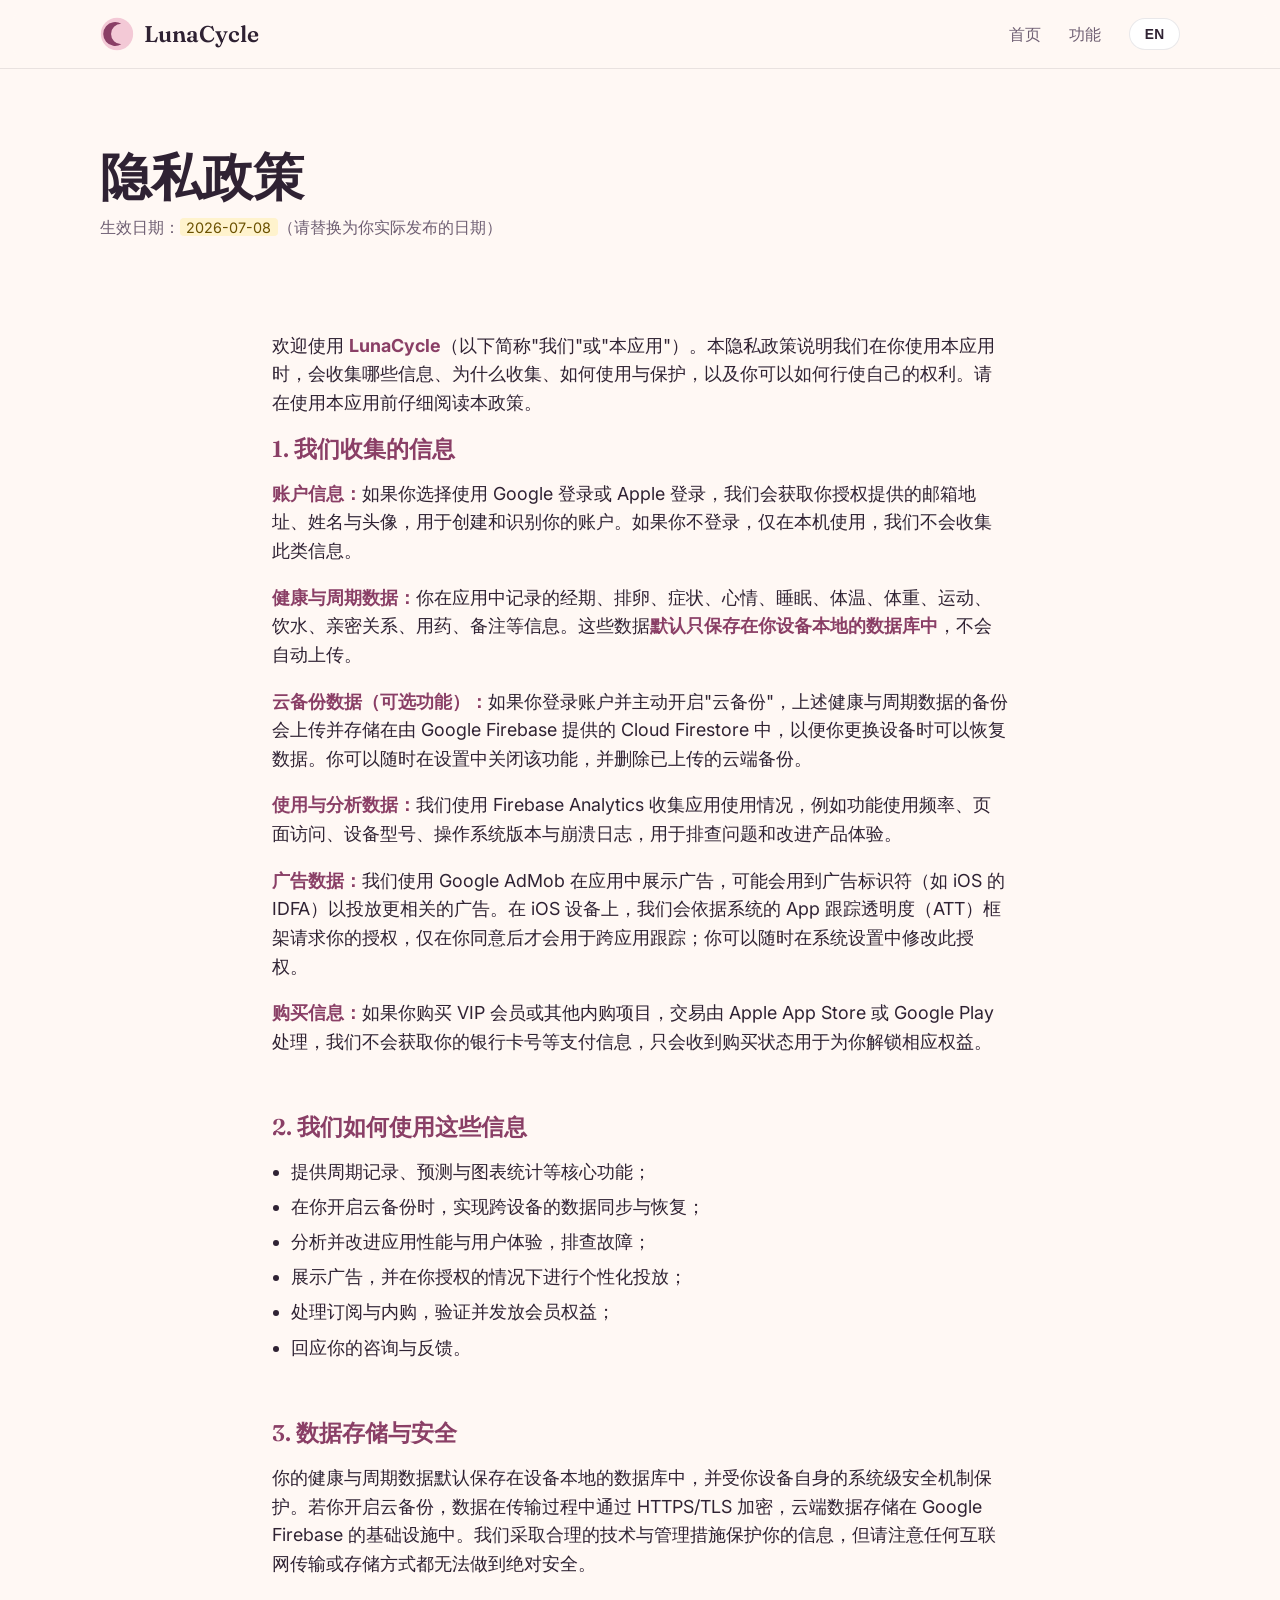
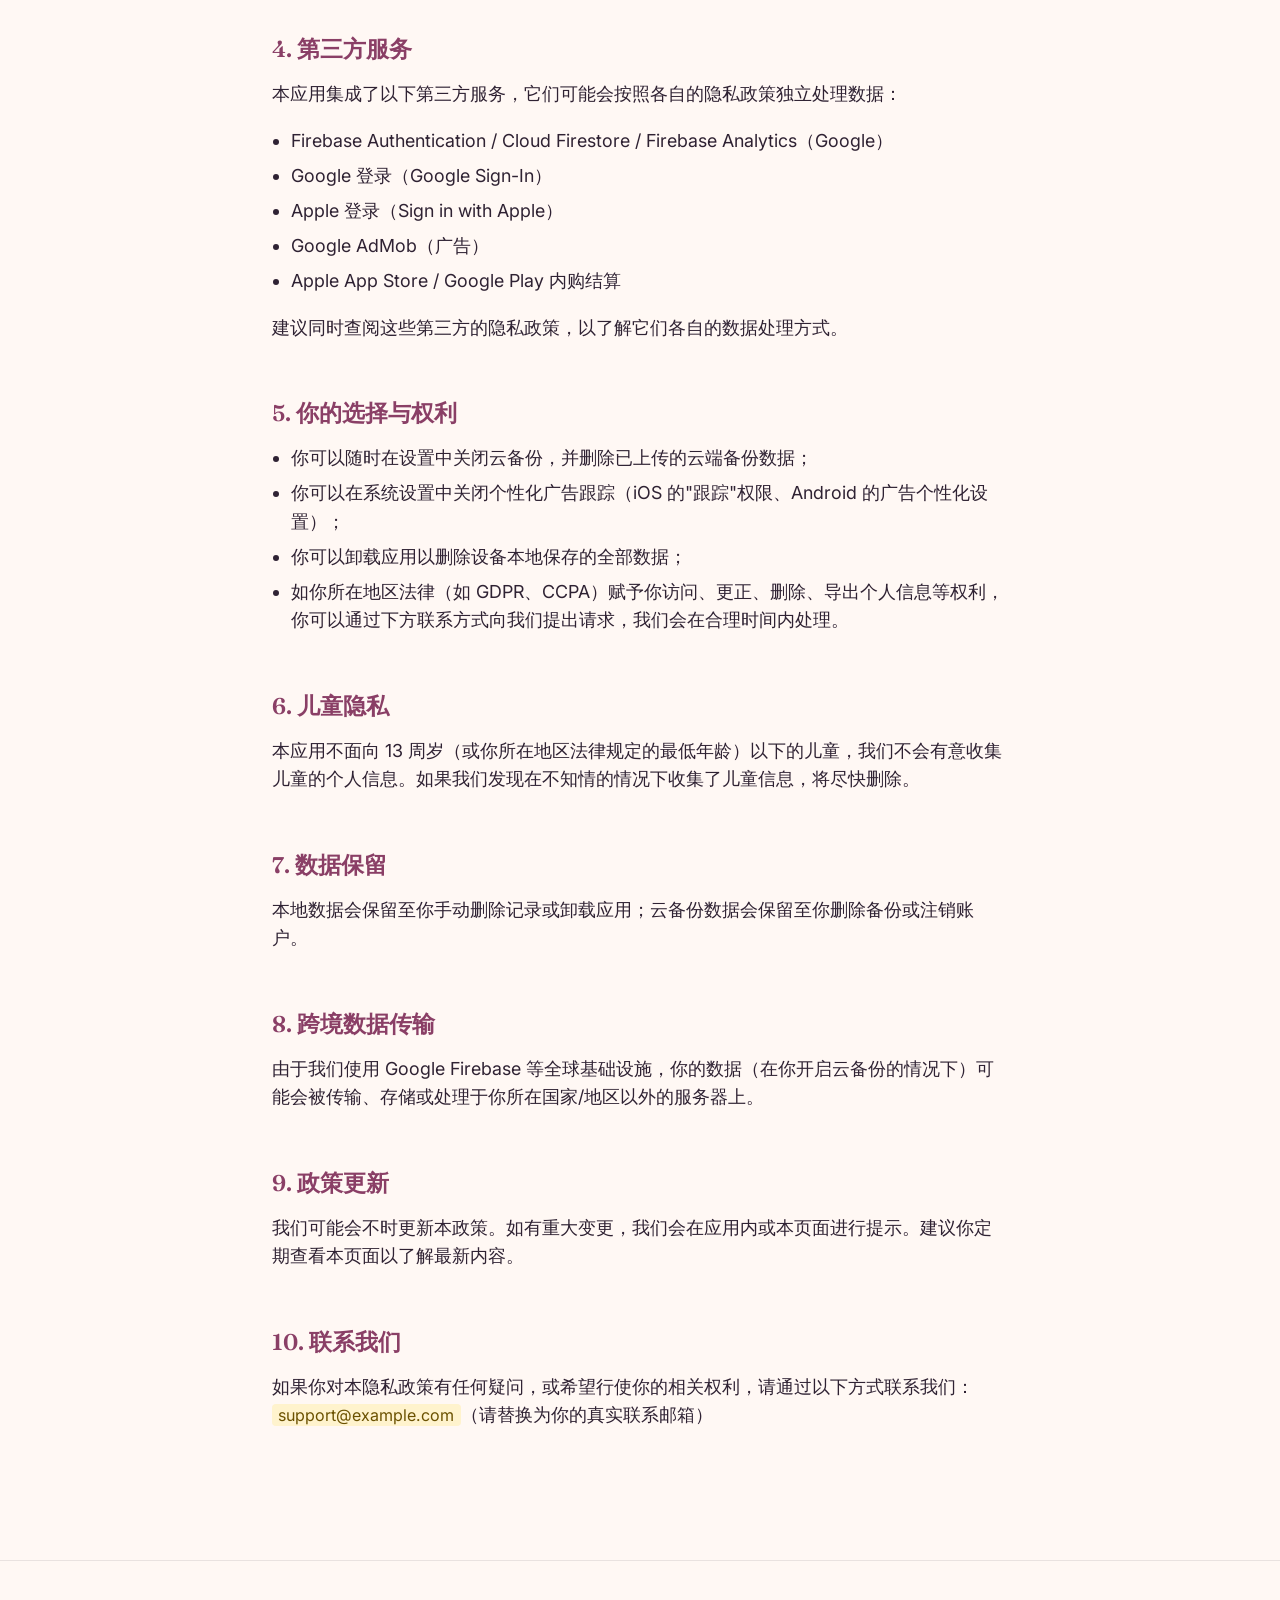
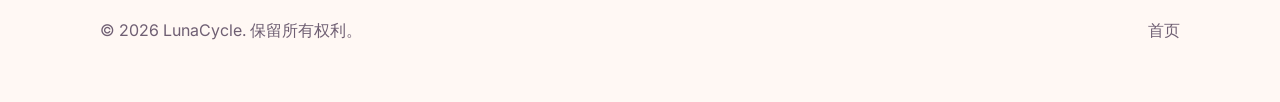
==== privacy.html @ 0f48dd15 "docs: add LunaCycle website and privacy policy" ====
<!DOCTYPE html>
<html lang="zh-CN" data-lang="zh">
<head>
  <meta charset="UTF-8" />
  <meta name="viewport" content="width=device-width, initial-scale=1.0" />
  <title>隐私政策 · Privacy Policy — LunaCycle</title>
  <meta name="description" content="LunaCycle 隐私政策：我们收集哪些数据、如何使用、如何保护，以及你可以如何控制。" />

  <link rel="preconnect" href="https://fonts.googleapis.com" />
  <link rel="preconnect" href="https://fonts.gstatic.com" crossorigin />
  <link href="https://fonts.googleapis.com/css2?family=Fraunces:opsz,wght@9..144,500;9..144,600&family=Inter:wght@400;500;600;700&display=swap" rel="stylesheet" />

  <link rel="stylesheet" href="assets/style.css" />
</head>
<body>
  <nav class="site-nav">
    <div class="wrap">
      <a class="brand" href="./index.html">
        <svg class="brand-mark" viewBox="0 0 40 40" fill="none" xmlns="http://www.w3.org/2000/svg" aria-hidden="true">
          <circle cx="20" cy="20" r="19" fill="#F3C9D6" />
          <path d="M25 8a14 14 0 1 0 0 24 11 11 0 0 1 0-24Z" fill="#8A3F66" />
        </svg>
        LunaCycle
      </a>
      <ul class="nav-links">
        <li><a href="./index.html"><span data-i18n-zh>首页</span><span data-i18n-en>Home</span></a></li>
        <li><a href="./index.html#features"><span data-i18n-zh>功能</span><span data-i18n-en>Features</span></a></li>
        <li><button class="lang-toggle" data-lang-toggle type="button" aria-label="Switch language">EN</button></li>
      </ul>
    </div>
  </nav>

  <header class="legal-hero">
    <div class="wrap">
      <h1 data-i18n-zh>隐私政策</h1>
      <h1 data-i18n-en>Privacy Policy</h1>
      <p class="updated">
        <span data-i18n-zh>生效日期：<span class="placeholder">2026-07-08</span>（请替换为你实际发布的日期）</span>
        <span data-i18n-en>Effective date: <span class="placeholder">2026-07-08</span> (replace with your actual publish date)</span>
      </p>
    </div>
  </header>

  <section class="legal-body">
    <div class="wrap">

      <!-- ============================ 中文版 / Chinese ============================ -->
      <div data-i18n-zh>
        <p>
          欢迎使用 <strong>LunaCycle</strong>（以下简称"我们"或"本应用"）。本隐私政策说明我们在你使用本应用时，会收集哪些信息、为什么收集、如何使用与保护，以及你可以如何行使自己的权利。请在使用本应用前仔细阅读本政策。
        </p>

        <h2>1. 我们收集的信息</h2>
        <p><strong>账户信息：</strong>如果你选择使用 Google 登录或 Apple 登录，我们会获取你授权提供的邮箱地址、姓名与头像，用于创建和识别你的账户。如果你不登录，仅在本机使用，我们不会收集此类信息。</p>
        <p><strong>健康与周期数据：</strong>你在应用中记录的经期、排卵、症状、心情、睡眠、体温、体重、运动、饮水、亲密关系、用药、备注等信息。这些数据<strong>默认只保存在你设备本地的数据库中</strong>，不会自动上传。</p>
        <p><strong>云备份数据（可选功能）：</strong>如果你登录账户并主动开启"云备份"，上述健康与周期数据的备份会上传并存储在由 Google Firebase 提供的 Cloud Firestore 中，以便你更换设备时可以恢复数据。你可以随时在设置中关闭该功能，并删除已上传的云端备份。</p>
        <p><strong>使用与分析数据：</strong>我们使用 Firebase Analytics 收集应用使用情况，例如功能使用频率、页面访问、设备型号、操作系统版本与崩溃日志，用于排查问题和改进产品体验。</p>
        <p><strong>广告数据：</strong>我们使用 Google AdMob 在应用中展示广告，可能会用到广告标识符（如 iOS 的 IDFA）以投放更相关的广告。在 iOS 设备上，我们会依据系统的 App 跟踪透明度（ATT）框架请求你的授权，仅在你同意后才会用于跨应用跟踪；你可以随时在系统设置中修改此授权。</p>
        <p><strong>购买信息：</strong>如果你购买 VIP 会员或其他内购项目，交易由 Apple App Store 或 Google Play 处理，我们不会获取你的银行卡号等支付信息，只会收到购买状态用于为你解锁相应权益。</p>

        <h2>2. 我们如何使用这些信息</h2>
        <ul>
          <li>提供周期记录、预测与图表统计等核心功能；</li>
          <li>在你开启云备份时，实现跨设备的数据同步与恢复；</li>
          <li>分析并改进应用性能与用户体验，排查故障；</li>
          <li>展示广告，并在你授权的情况下进行个性化投放；</li>
          <li>处理订阅与内购，验证并发放会员权益；</li>
          <li>回应你的咨询与反馈。</li>
        </ul>

        <h2>3. 数据存储与安全</h2>
        <p>你的健康与周期数据默认保存在设备本地的数据库中，并受你设备自身的系统级安全机制保护。若你开启云备份，数据在传输过程中通过 HTTPS/TLS 加密，云端数据存储在 Google Firebase 的基础设施中。我们采取合理的技术与管理措施保护你的信息，但请注意任何互联网传输或存储方式都无法做到绝对安全。</p>

        <h2>4. 第三方服务</h2>
        <p>本应用集成了以下第三方服务，它们可能会按照各自的隐私政策独立处理数据：</p>
        <ul>
          <li>Firebase Authentication / Cloud Firestore / Firebase Analytics（Google）</li>
          <li>Google 登录（Google Sign-In）</li>
          <li>Apple 登录（Sign in with Apple）</li>
          <li>Google AdMob（广告）</li>
          <li>Apple App Store / Google Play 内购结算</li>
        </ul>
        <p>建议同时查阅这些第三方的隐私政策，以了解它们各自的数据处理方式。</p>

        <h2>5. 你的选择与权利</h2>
        <ul>
          <li>你可以随时在设置中关闭云备份，并删除已上传的云端备份数据；</li>
          <li>你可以在系统设置中关闭个性化广告跟踪（iOS 的"跟踪"权限、Android 的广告个性化设置）；</li>
          <li>你可以卸载应用以删除设备本地保存的全部数据；</li>
          <li>如你所在地区法律（如 GDPR、CCPA）赋予你访问、更正、删除、导出个人信息等权利，你可以通过下方联系方式向我们提出请求，我们会在合理时间内处理。</li>
        </ul>

        <h2>6. 儿童隐私</h2>
        <p>本应用不面向 13 周岁（或你所在地区法律规定的最低年龄）以下的儿童，我们不会有意收集儿童的个人信息。如果我们发现在不知情的情况下收集了儿童信息，将尽快删除。</p>

        <h2>7. 数据保留</h2>
        <p>本地数据会保留至你手动删除记录或卸载应用；云备份数据会保留至你删除备份或注销账户。</p>

        <h2>8. 跨境数据传输</h2>
        <p>由于我们使用 Google Firebase 等全球基础设施，你的数据（在你开启云备份的情况下）可能会被传输、存储或处理于你所在国家/地区以外的服务器上。</p>

        <h2>9. 政策更新</h2>
        <p>我们可能会不时更新本政策。如有重大变更，我们会在应用内或本页面进行提示。建议你定期查看本页面以了解最新内容。</p>

        <h2>10. 联系我们</h2>
        <p>
          如果你对本隐私政策有任何疑问，或希望行使你的相关权利，请通过以下方式联系我们：<br />
          <span class="placeholder">support@example.com</span>（请替换为你的真实联系邮箱）
        </p>
      </div>

      <!-- ============================ English ============================ -->
      <div data-i18n-en>
        <p>
          Welcome to <strong>LunaCycle</strong> ("we", "us", or "the app"). This Privacy Policy explains what information we collect when you use the app, why we collect it, how we use and protect it, and how you can exercise your rights. Please read this policy carefully before using the app.
        </p>

        <h2>1. Information We Collect</h2>
        <p><strong>Account information:</strong> If you choose to sign in with Google or Apple, we receive the email address, name, and profile photo you authorize us to access, used to create and identify your account. If you use the app without signing in, we do not collect this information.</p>
        <p><strong>Health &amp; cycle data:</strong> Period, ovulation, symptoms, mood, sleep, temperature, weight, exercise, water intake, intimacy, medication, and notes that you log in the app. This data is <strong>stored locally on your device by default</strong> and is not uploaded automatically.</p>
        <p><strong>Cloud backup data (optional):</strong> If you sign in and actively enable "Cloud Backup," a backup of the health and cycle data above is uploaded to and stored in Google Firebase Cloud Firestore so you can restore it when switching devices. You can disable this feature at any time in Settings and delete any backups already uploaded.</p>
        <p><strong>Usage &amp; analytics data:</strong> We use Firebase Analytics to collect app usage information such as feature usage frequency, screen views, device model, OS version, and crash logs, to diagnose issues and improve the product.</p>
        <p><strong>Advertising data:</strong> We use Google AdMob to display ads, which may use advertising identifiers (such as IDFA on iOS) to serve more relevant ads. On iOS, we request your authorization via Apple's App Tracking Transparency (ATT) framework and only track you across apps if you consent; you can change this permission at any time in system settings.</p>
        <p><strong>Purchase information:</strong> If you purchase a VIP subscription or other in-app item, the transaction is processed by the Apple App Store or Google Play. We never receive your card number or other payment details — only a purchase status used to unlock the corresponding benefits.</p>

        <h2>2. How We Use This Information</h2>
        <ul>
          <li>To provide core features such as cycle logging, prediction, and charts;</li>
          <li>To sync and restore your data across devices when Cloud Backup is enabled;</li>
          <li>To analyze and improve app performance and user experience, and to diagnose issues;</li>
          <li>To display ads, and to personalize them where you have consented;</li>
          <li>To process subscriptions and in-app purchases and grant the corresponding benefits;</li>
          <li>To respond to your inquiries and feedback.</li>
        </ul>

        <h2>3. Data Storage &amp; Security</h2>
        <p>Your health and cycle data is stored locally on your device by default and protected by your device's own system-level security mechanisms. If you enable Cloud Backup, data is encrypted in transit via HTTPS/TLS, and cloud data is stored on Google Firebase's infrastructure. We take reasonable technical and organizational measures to protect your information, but no method of transmission or storage over the internet is ever completely secure.</p>

        <h2>4. Third-Party Services</h2>
        <p>The app integrates the following third-party services, which may independently process data under their own privacy policies:</p>
        <ul>
          <li>Firebase Authentication / Cloud Firestore / Firebase Analytics (Google)</li>
          <li>Google Sign-In</li>
          <li>Sign in with Apple</li>
          <li>Google AdMob (advertising)</li>
          <li>Apple App Store / Google Play billing</li>
        </ul>
        <p>We recommend also reviewing these third parties' own privacy policies to understand how each of them handles data.</p>

        <h2>5. Your Choices &amp; Rights</h2>
        <ul>
          <li>You can disable Cloud Backup at any time in Settings and delete any backups already uploaded;</li>
          <li>You can turn off personalized ad tracking in system settings (iOS "Tracking" permission, Android ad personalization settings);</li>
          <li>You can uninstall the app to delete all data stored locally on your device;</li>
          <li>Where applicable law (such as GDPR or CCPA) grants you rights to access, correct, delete, or export your personal information, you may contact us using the details below and we will respond within a reasonable time.</li>
        </ul>

        <h2>6. Children's Privacy</h2>
        <p>The app is not directed at children under 13 (or the minimum age required by your local law), and we do not knowingly collect personal information from children. If we learn we have inadvertently collected such information, we will delete it promptly.</p>

        <h2>7. Data Retention</h2>
        <p>Local data is retained until you delete the entries or uninstall the app; cloud backup data is retained until you delete the backup or delete your account.</p>

        <h2>8. International Data Transfers</h2>
        <p>Because we rely on global infrastructure such as Google Firebase, your data (when Cloud Backup is enabled) may be transferred, stored, or processed on servers located outside your country or region.</p>

        <h2>9. Changes to This Policy</h2>
        <p>We may update this policy from time to time. If we make material changes, we will notify you in the app or on this page. Please check back periodically for the latest version.</p>

        <h2>10. Contact Us</h2>
        <p>
          If you have any questions about this Privacy Policy, or wish to exercise your rights, please contact us at:<br />
          <span class="placeholder">support@example.com</span> (replace with your real contact email)
        </p>
      </div>

    </div>
  </section>

  <footer>
    <div class="wrap">
      <span>&copy; 2026 LunaCycle. <span data-i18n-zh>保留所有权利。</span><span data-i18n-en>All rights reserved.</span></span>
      <nav>
        <a href="./index.html"><span data-i18n-zh>首页</span><span data-i18n-en>Home</span></a>
      </nav>
    </div>
  </footer>

  <script src="assets/script.js"></script>
</body>
</html>
---- assets/style.css ----
:root {
  --color-bg: #fff8f4;
  --color-surface: #ffffff;
  --color-surface-soft: #fdeef1;
  --color-text: #2f2233;
  --color-text-muted: #6f5f73;
  --color-accent: #c9668a;
  --color-accent-deep: #8a3f66;
  --color-accent-soft: #f3c9d6;
  --color-lavender: #b79fd1;
  --color-line: rgba(47, 34, 51, 0.1);

  --font-display: "Fraunces", "Songti SC", serif;
  --font-body: "Inter", "PingFang SC", "Helvetica Neue", Arial, sans-serif;

  --text-xs: clamp(0.8rem, 0.78rem + 0.1vw, 0.875rem);
  --text-sm: clamp(0.9rem, 0.88rem + 0.15vw, 1rem);
  --text-base: clamp(1rem, 0.96rem + 0.2vw, 1.125rem);
  --text-lg: clamp(1.2rem, 1.1rem + 0.4vw, 1.5rem);
  --text-xl: clamp(1.6rem, 1.3rem + 1.2vw, 2.4rem);
  --text-hero: clamp(2.6rem, 1.8rem + 3.5vw, 5rem);

  --space-xs: 0.5rem;
  --space-sm: 1rem;
  --space-md: 1.75rem;
  --space-lg: clamp(2.5rem, 2rem + 2vw, 4.5rem);
  --space-section: clamp(4rem, 3rem + 5vw, 8rem);

  --radius-md: 18px;
  --radius-lg: 28px;

  --duration-normal: 260ms;
  --ease-out-expo: cubic-bezier(0.16, 1, 0.3, 1);
}

* {
  box-sizing: border-box;
}

html {
  scroll-behavior: smooth;
}

body {
  margin: 0;
  background: var(--color-bg);
  color: var(--color-text);
  font-family: var(--font-body);
  font-size: var(--text-base);
  line-height: 1.6;
  -webkit-font-smoothing: antialiased;
}

img {
  max-width: 100%;
  display: block;
}

a {
  color: var(--color-accent-deep);
}

h1, h2, h3 {
  font-family: var(--font-display);
  font-weight: 600;
  line-height: 1.15;
  margin: 0;
}

.wrap {
  width: min(1080px, 100% - 3rem);
  margin-inline: auto;
}

/* language toggling: html[data-lang="zh"] hides [data-i18n-en], html[data-lang="en"] hides [data-i18n-zh] */
html[data-lang="zh"] [data-i18n-en] { display: none; }
html[data-lang="en"] [data-i18n-zh] { display: none; }

/* ── Nav ─────────────────────────────────────────────────────────────── */

.site-nav {
  position: sticky;
  top: 0;
  z-index: 50;
  background: rgba(255, 248, 244, 0.85);
  backdrop-filter: blur(10px);
  border-bottom: 1px solid var(--color-line);
}

.site-nav .wrap {
  display: flex;
  align-items: center;
  justify-content: space-between;
  padding-block: var(--space-sm);
}

.brand {
  display: flex;
  align-items: center;
  gap: 0.6rem;
  font-family: var(--font-display);
  font-weight: 600;
  font-size: var(--text-lg);
  text-decoration: none;
  color: var(--color-text);
}

.brand-mark {
  width: 34px;
  height: 34px;
  flex-shrink: 0;
}

.nav-links {
  display: flex;
  align-items: center;
  gap: var(--space-md);
  list-style: none;
  margin: 0;
  padding: 0;
}

.nav-links a {
  color: var(--color-text-muted);
  text-decoration: none;
  font-size: var(--text-sm);
  font-weight: 500;
  transition: color var(--duration-normal) var(--ease-out-expo);
}

.nav-links a:hover {
  color: var(--color-accent-deep);
}

.lang-toggle {
  border: 1px solid var(--color-line);
  background: var(--color-surface);
  color: var(--color-text);
  font-size: var(--text-xs);
  font-weight: 600;
  letter-spacing: 0.03em;
  padding: 0.45rem 0.9rem;
  border-radius: 999px;
  cursor: pointer;
  transition: border-color var(--duration-normal) var(--ease-out-expo),
    transform var(--duration-normal) var(--ease-out-expo);
}

.lang-toggle:hover {
  border-color: var(--color-accent);
  transform: translateY(-1px);
}

/* ── Hero ────────────────────────────────────────────────────────────── */

.hero {
  position: relative;
  overflow: hidden;
  padding-block: var(--space-section) calc(var(--space-section) * 0.6);
}

.hero-glow {
  position: absolute;
  inset: -20% -10% auto auto;
  width: 60vw;
  height: 60vw;
  max-width: 720px;
  max-height: 720px;
  background: radial-gradient(circle at 60% 40%, var(--color-accent-soft) 0%, transparent 70%);
  filter: blur(10px);
  z-index: 0;
  pointer-events: none;
}

.hero .wrap {
  position: relative;
  z-index: 1;
  display: grid;
  grid-template-columns: 1.1fr 0.9fr;
  gap: var(--space-lg);
  align-items: center;
}

.eyebrow {
  display: inline-flex;
  align-items: center;
  gap: 0.5rem;
  font-size: var(--text-xs);
  font-weight: 700;
  letter-spacing: 0.12em;
  text-transform: uppercase;
  color: var(--color-accent-deep);
  margin-bottom: var(--space-sm);
}

.eyebrow::before {
  content: "";
  width: 8px;
  height: 8px;
  border-radius: 50%;
  background: var(--color-accent);
}

.hero h1 {
  font-size: var(--text-hero);
  letter-spacing: -0.01em;
  color: var(--color-text);
}

.hero h1 em {
  font-style: normal;
  color: var(--color-accent-deep);
}

.hero p.lede {
  font-size: var(--text-lg);
  color: var(--color-text-muted);
  margin-top: var(--space-sm);
  max-width: 34ch;
}

.cta-row {
  display: flex;
  flex-wrap: wrap;
  gap: 0.9rem;
  margin-top: var(--space-md);
}

.store-badge {
  display: inline-flex;
  align-items: center;
  gap: 0.6rem;
  padding: 0.75rem 1.25rem;
  border-radius: var(--radius-md);
  background: var(--color-text);
  color: #fff;
  text-decoration: none;
  font-weight: 600;
  font-size: var(--text-sm);
  transition: transform var(--duration-normal) var(--ease-out-expo),
    box-shadow var(--duration-normal) var(--ease-out-expo);
}

.store-badge.secondary {
  background: transparent;
  color: var(--color-text);
  border: 1.5px solid var(--color-line);
}

.store-badge:hover {
  transform: translateY(-2px);
  box-shadow: 0 12px 24px -12px rgba(47, 34, 51, 0.35);
}

.hero-visual {
  position: relative;
  aspect-ratio: 3 / 4;
  border-radius: var(--radius-lg);
  background: linear-gradient(160deg, var(--color-accent-soft) 0%, var(--color-lavender) 100%);
  display: flex;
  align-items: center;
  justify-content: center;
  overflow: hidden;
}

.phone-frame {
  width: 62%;
  aspect-ratio: 9 / 18;
  background: var(--color-surface);
  border-radius: 32px;
  border: 6px solid rgba(255, 255, 255, 0.6);
  box-shadow: 0 30px 60px -20px rgba(47, 34, 51, 0.45);
  display: flex;
  flex-direction: column;
  align-items: center;
  justify-content: center;
  gap: 0.75rem;
  padding: 1.5rem;
  text-align: center;
}

.phone-frame .ring {
  width: 84px;
  height: 84px;
  border-radius: 50%;
  border: 8px solid var(--color-accent);
  border-top-color: var(--color-accent-soft);
  display: flex;
  align-items: center;
  justify-content: center;
  font-family: var(--font-display);
  font-size: 1.4rem;
  color: var(--color-accent-deep);
}

.phone-frame small {
  color: var(--color-text-muted);
  font-size: var(--text-xs);
}

/* ── Sections ────────────────────────────────────────────────────────── */

section {
  padding-block: var(--space-section);
}

.section-head {
  max-width: 42rem;
  margin-bottom: var(--space-lg);
}

.section-head .eyebrow {
  margin-bottom: var(--space-xs);
}

.section-head h2 {
  font-size: var(--text-xl);
}

.section-head p {
  color: var(--color-text-muted);
  margin-top: var(--space-xs);
}

.feature-grid {
  display: grid;
  grid-template-columns: repeat(3, 1fr);
  gap: var(--space-md);
}

.feature-card {
  background: var(--color-surface);
  border: 1px solid var(--color-line);
  border-radius: var(--radius-md);
  padding: var(--space-md);
  transition: transform var(--duration-normal) var(--ease-out-expo),
    box-shadow var(--duration-normal) var(--ease-out-expo);
}

.feature-card:hover {
  transform: translateY(-4px);
  box-shadow: 0 20px 40px -24px rgba(47, 34, 51, 0.3);
}

.feature-card .icon {
  width: 44px;
  height: 44px;
  border-radius: 12px;
  background: var(--color-surface-soft);
  display: flex;
  align-items: center;
  justify-content: center;
  margin-bottom: var(--space-sm);
  font-size: 1.3rem;
}

.feature-card h3 {
  font-size: var(--text-base);
  font-family: var(--font-body);
  font-weight: 700;
  margin-bottom: 0.4rem;
}

.feature-card p {
  color: var(--color-text-muted);
  font-size: var(--text-sm);
  margin: 0;
}

.feature-card:nth-child(2n) .icon { background: #efe7f7; }
.feature-card:nth-child(3n) .icon { background: #fdece2; }

.privacy-band {
  background: var(--color-accent-deep);
  color: #fff8f4;
  border-radius: var(--radius-lg);
  padding: var(--space-lg);
  display: grid;
  grid-template-columns: 1fr auto;
  align-items: center;
  gap: var(--space-md);
}

.privacy-band h2 {
  font-size: var(--text-xl);
  color: #fff;
}

.privacy-band p {
  color: rgba(255, 248, 244, 0.85);
  margin-top: 0.5rem;
  max-width: 46ch;
}

.privacy-band .store-badge {
  background: #fff;
  color: var(--color-accent-deep);
  white-space: nowrap;
}

footer {
  border-top: 1px solid var(--color-line);
  padding-block: var(--space-lg);
  color: var(--color-text-muted);
  font-size: var(--text-sm);
}

footer .wrap {
  display: flex;
  flex-wrap: wrap;
  justify-content: space-between;
  gap: var(--space-sm);
}

footer nav {
  display: flex;
  gap: var(--space-md);
}

footer a {
  color: var(--color-text-muted);
  text-decoration: none;
}

footer a:hover {
  color: var(--color-accent-deep);
}

/* ── Legal / privacy page ───────────────────────────────────────────── */

.legal-hero {
  padding-block: calc(var(--space-section) * 0.7) var(--space-lg);
}

.legal-hero h1 {
  font-size: clamp(2rem, 1.6rem + 2vw, 3.2rem);
}

.legal-hero .updated {
  color: var(--color-text-muted);
  font-size: var(--text-sm);
  margin-top: var(--space-xs);
}

.legal-body {
  padding-block: 0 var(--space-section);
}

.legal-body .wrap {
  max-width: 46rem;
}

.legal-body h2 {
  font-size: var(--text-lg);
  margin-top: var(--space-lg);
  margin-bottom: var(--space-xs);
  color: var(--color-accent-deep);
}

.legal-body h2:first-of-type {
  margin-top: 0;
}

.legal-body p, .legal-body li {
  color: var(--color-text);
}

.legal-body ul {
  padding-left: 1.2rem;
}

.legal-body li {
  margin-bottom: 0.4rem;
}

.legal-body strong {
  color: var(--color-accent-deep);
}

.placeholder {
  background: #fff3cd;
  color: #6b5100;
  padding: 0.05rem 0.4rem;
  border-radius: 4px;
  font-size: 0.9em;
}

@media (max-width: 860px) {
  .hero .wrap {
    grid-template-columns: 1fr;
  }

  .hero-visual {
    order: -1;
    max-width: 320px;
    margin-inline: auto;
  }

  .feature-grid {
    grid-template-columns: 1fr 1fr;
  }

  .privacy-band {
    grid-template-columns: 1fr;
    text-align: left;
  }

  .nav-links {
    gap: var(--space-sm);
  }
}

@media (max-width: 560px) {
  .feature-grid {
    grid-template-columns: 1fr;
  }

  .nav-links span.nav-label {
    display: none;
  }
}
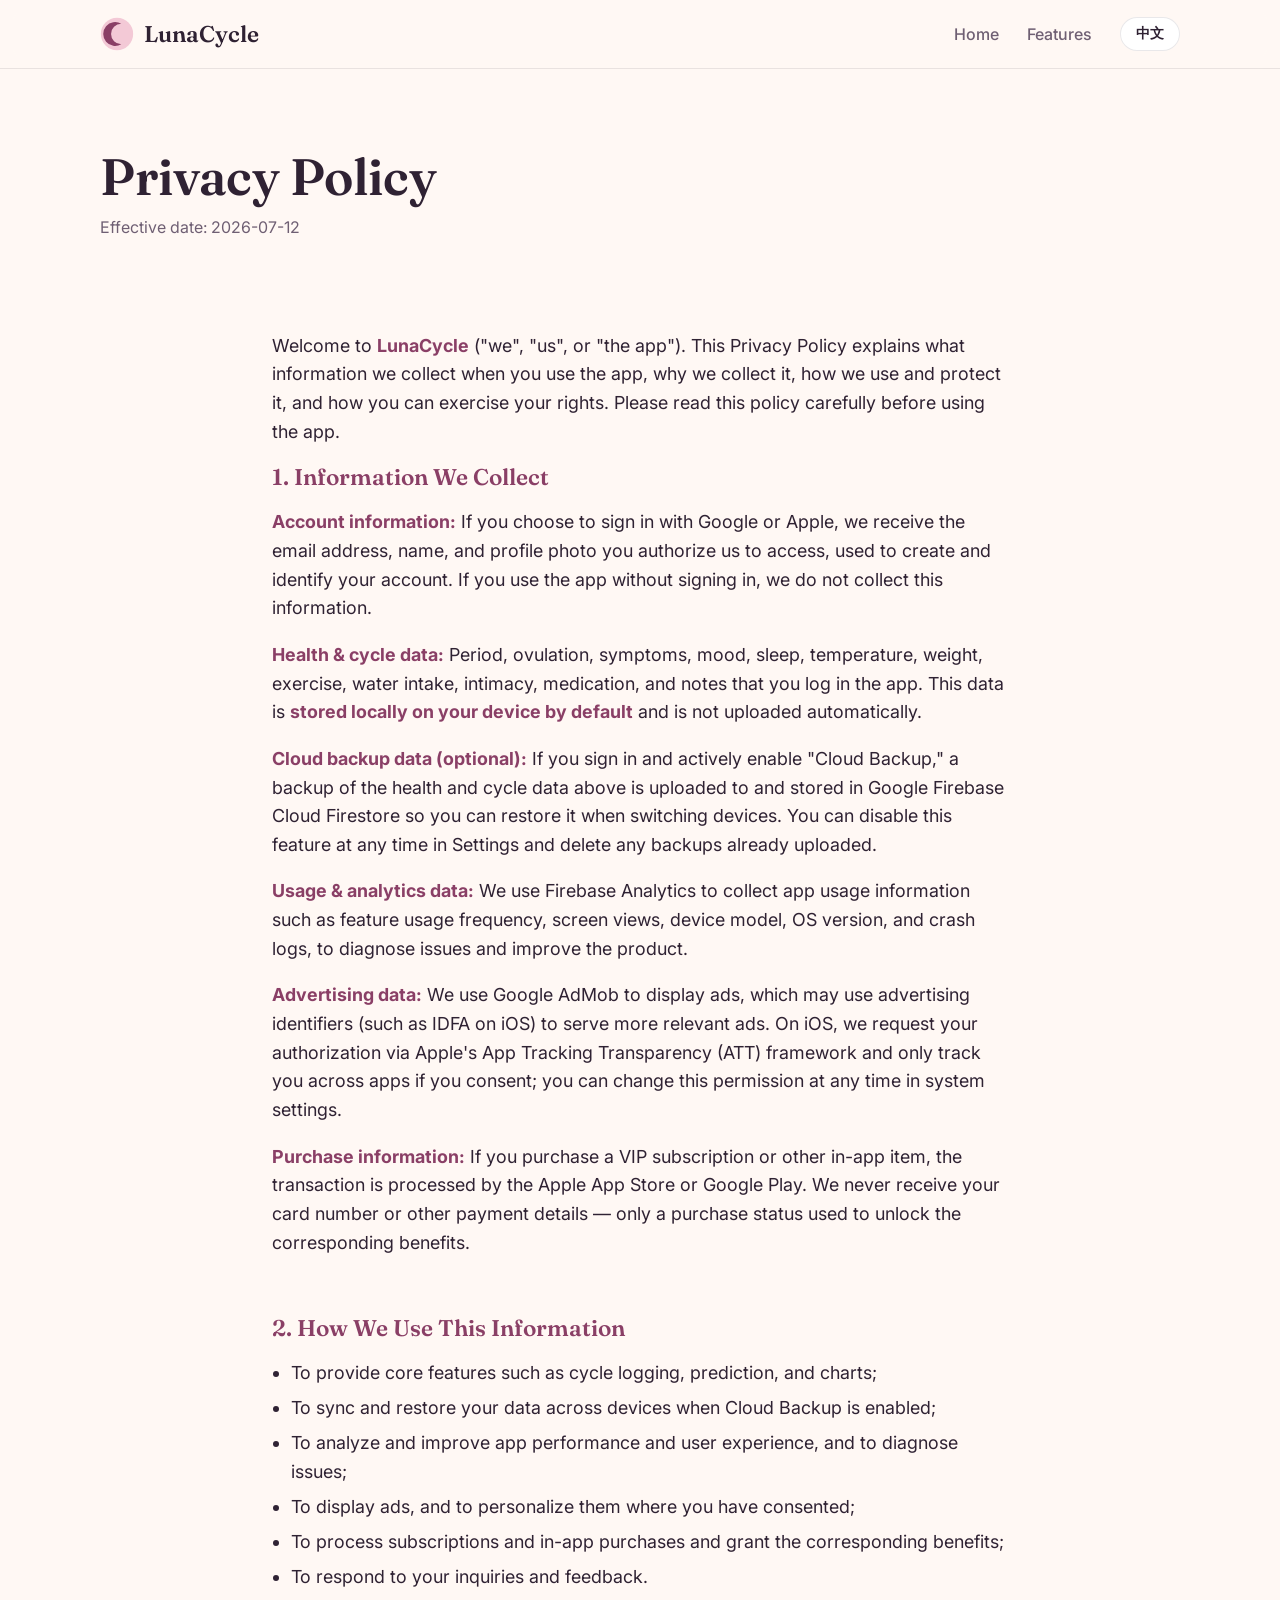
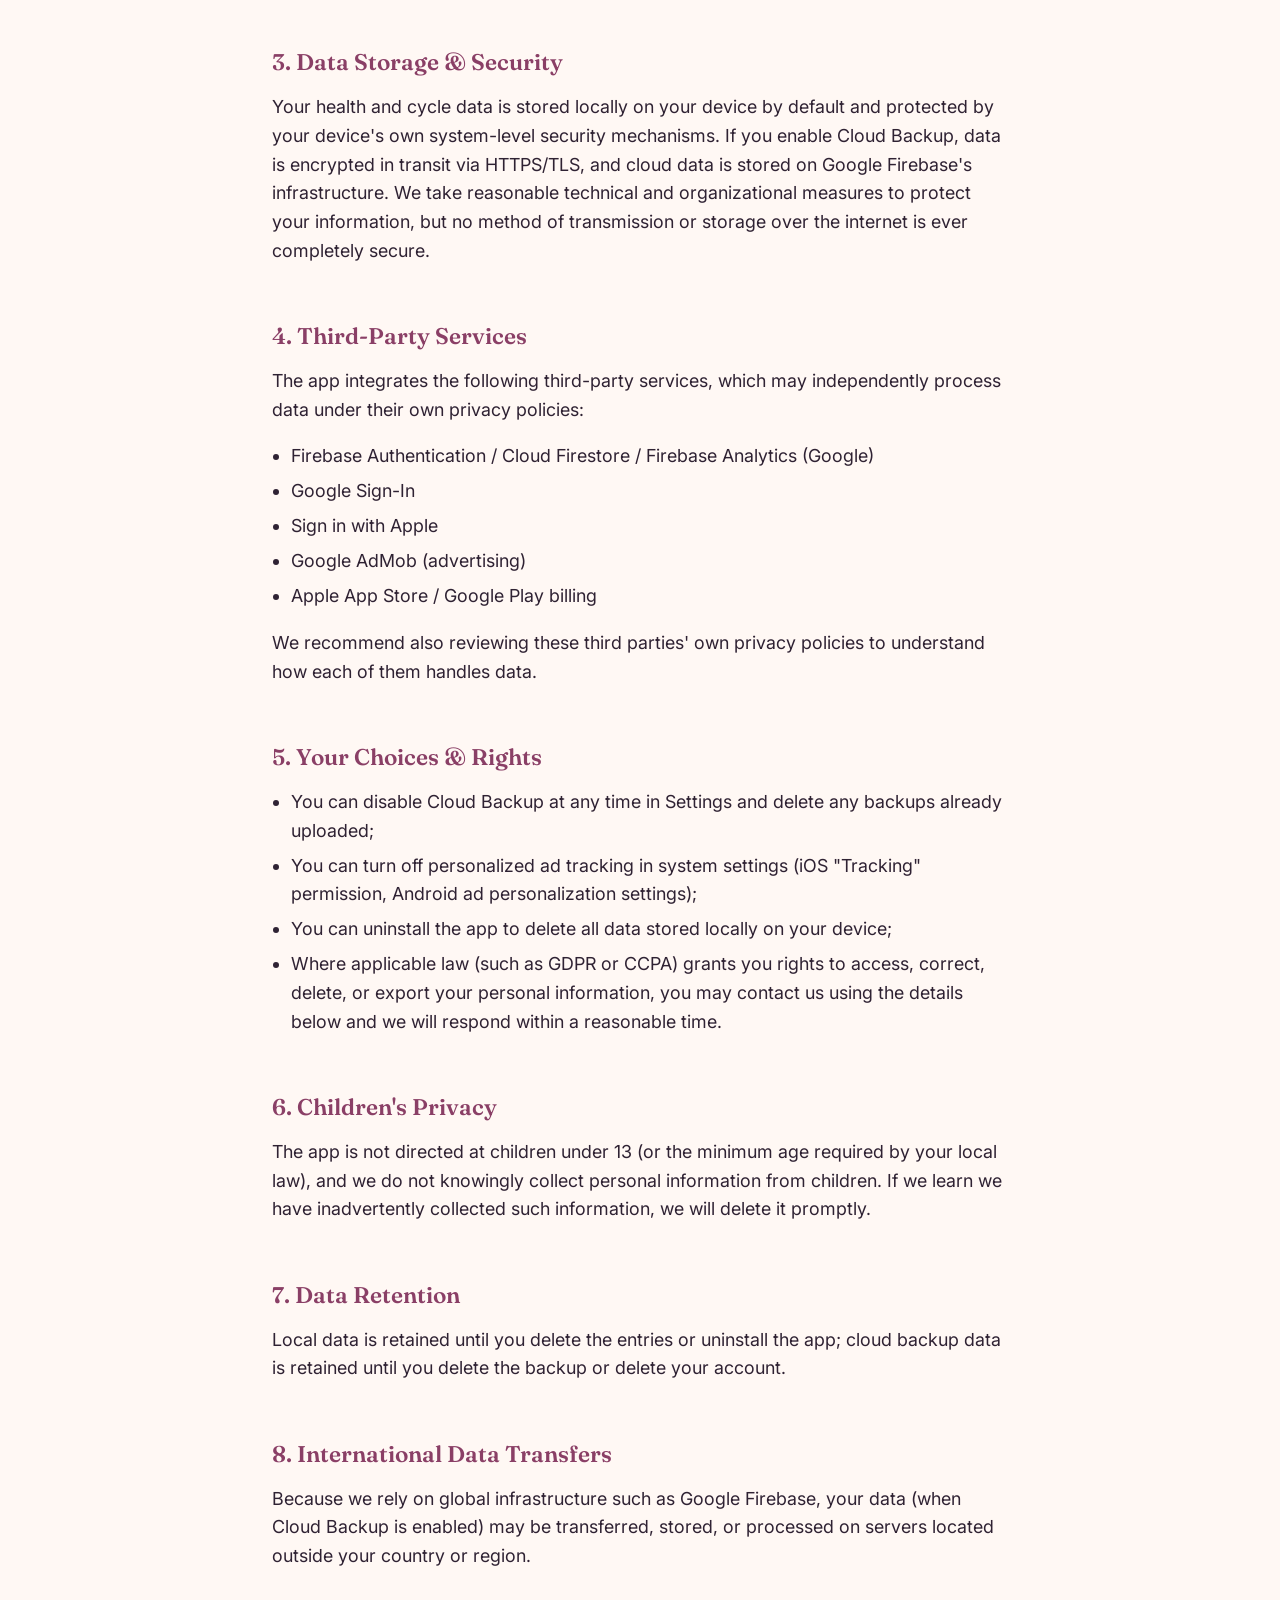
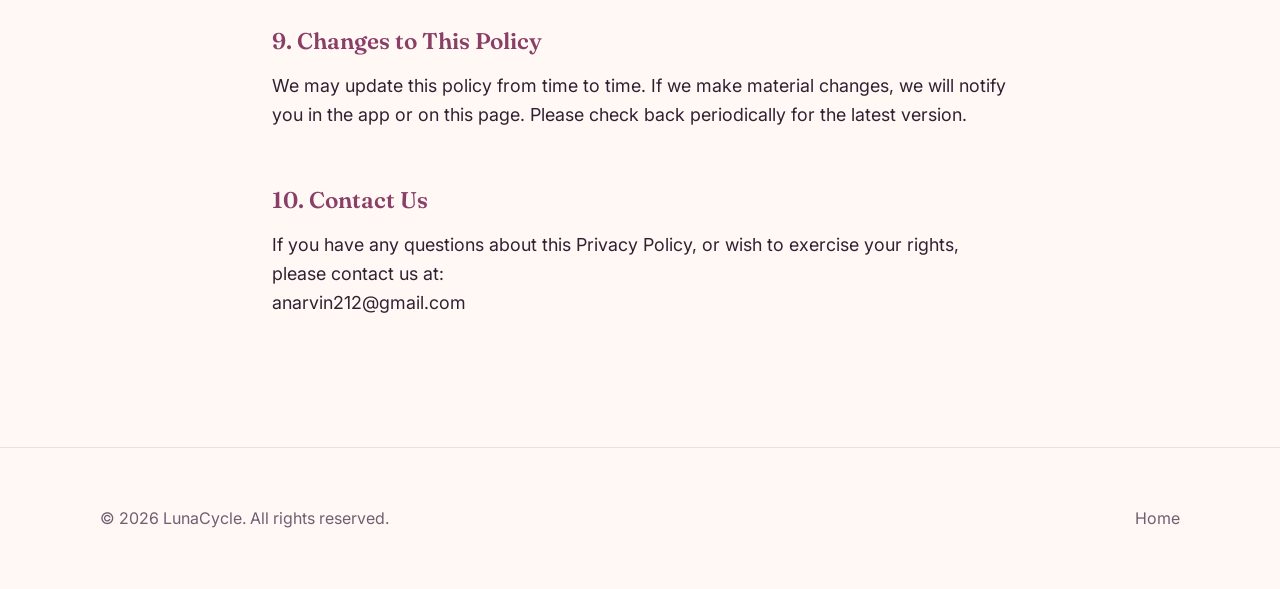
==== commit 83170e40: "feat: add zh-TW/ja/ko translations, auto language detection, hide Google Play button, finalize conta" ====
--- a/privacy.html
+++ b/privacy.html
@@ -23,20 +23,30 @@
         LunaCycle
       </a>
       <ul class="nav-links">
-        <li><a href="./index.html"><span data-i18n-zh>首页</span><span data-i18n-en>Home</span></a></li>
-        <li><a href="./index.html#features"><span data-i18n-zh>功能</span><span data-i18n-en>Features</span></a></li>
-        <li><button class="lang-toggle" data-lang-toggle type="button" aria-label="Switch language">EN</button></li>
+        <li><a href="./index.html">
+          <span data-i18n-lang="zh">首页</span><span data-i18n-lang="zh-TW">首頁</span><span data-i18n-lang="ja">ホーム</span><span data-i18n-lang="ko">홈</span><span data-i18n-lang="en">Home</span>
+        </a></li>
+        <li><a href="./index.html#features">
+          <span data-i18n-lang="zh">功能</span><span data-i18n-lang="zh-TW">功能</span><span data-i18n-lang="ja">機能</span><span data-i18n-lang="ko">기능</span><span data-i18n-lang="en">Features</span>
+        </a></li>
+        <li><button class="lang-toggle" data-lang-toggle type="button" aria-label="Switch language">中文</button></li>
       </ul>
     </div>
   </nav>
 
   <header class="legal-hero">
     <div class="wrap">
-      <h1 data-i18n-zh>隐私政策</h1>
-      <h1 data-i18n-en>Privacy Policy</h1>
+      <h1 data-i18n-lang="zh">隐私政策</h1>
+      <h1 data-i18n-lang="zh-TW">隱私政策</h1>
+      <h1 data-i18n-lang="ja">プライバシーポリシー</h1>
+      <h1 data-i18n-lang="ko">개인정보 처리방침</h1>
+      <h1 data-i18n-lang="en">Privacy Policy</h1>
       <p class="updated">
-        <span data-i18n-zh>生效日期：<span class="placeholder">2026-07-08</span>（请替换为你实际发布的日期）</span>
-        <span data-i18n-en>Effective date: <span class="placeholder">2026-07-08</span> (replace with your actual publish date)</span>
+        <span data-i18n-lang="zh">生效日期：2026-07-12</span>
+        <span data-i18n-lang="zh-TW">生效日期：2026-07-12</span>
+        <span data-i18n-lang="ja">発効日：2026-07-12</span>
+        <span data-i18n-lang="ko">시행일: 2026-07-12</span>
+        <span data-i18n-lang="en">Effective date: 2026-07-12</span>
       </p>
     </div>
   </header>
@@ -44,8 +54,8 @@
   <section class="legal-body">
     <div class="wrap">
 
-      <!-- ============================ 中文版 / Chinese ============================ -->
-      <div data-i18n-zh>
+      <!-- ============================ 简体中文 / Simplified Chinese ============================ -->
+      <div data-i18n-lang="zh">
         <p>
           欢迎使用 <strong>LunaCycle</strong>（以下简称"我们"或"本应用"）。本隐私政策说明我们在你使用本应用时，会收集哪些信息、为什么收集、如何使用与保护，以及你可以如何行使自己的权利。请在使用本应用前仔细阅读本政策。
         </p>
@@ -105,12 +115,207 @@
         <h2>10. 联系我们</h2>
         <p>
           如果你对本隐私政策有任何疑问，或希望行使你的相关权利，请通过以下方式联系我们：<br />
-          <span class="placeholder">support@example.com</span>（请替换为你的真实联系邮箱）
+          anarvin212@gmail.com
         </p>
       </div>
 
+      <!-- ============================ 繁體中文 / Traditional Chinese ============================ -->
+      <div data-i18n-lang="zh-TW">
+        <p>
+          歡迎使用 <strong>LunaCycle</strong>（以下簡稱「我們」或「本應用程式」）。本隱私政策說明我們在你使用本應用程式時，會收集哪些資訊、為什麼收集、如何使用與保護，以及你可以如何行使自己的權利。請在使用本應用程式前仔細閱讀本政策。
+        </p>
+
+        <h2>1. 我們收集的資訊</h2>
+        <p><strong>帳戶資訊：</strong>如果你選擇使用 Google 登入或 Apple 登入，我們會取得你授權提供的電子郵件地址、姓名與頭像，用於建立和識別你的帳戶。如果你不登入，僅在本機使用，我們不會收集此類資訊。</p>
+        <p><strong>健康與週期資料：</strong>你在應用程式中記錄的經期、排卵、症狀、心情、睡眠、體溫、體重、運動、飲水、親密關係、用藥、備註等資訊。這些資料<strong>預設只保存在你裝置本機的資料庫中</strong>，不會自動上傳。</p>
+        <p><strong>雲端備份資料（可選功能）：</strong>如果你登入帳戶並主動開啟「雲端備份」，上述健康與週期資料的備份會上傳並儲存在由 Google Firebase 提供的 Cloud Firestore 中，以便你更換裝置時可以還原資料。你可以隨時在設定中關閉此功能，並刪除已上傳的雲端備份。</p>
+        <p><strong>使用與分析資料：</strong>我們使用 Firebase Analytics 收集應用程式使用情況，例如功能使用頻率、頁面瀏覽、裝置型號、作業系統版本與當機日誌，用於排查問題和改善產品體驗。</p>
+        <p><strong>廣告資料：</strong>我們使用 Google AdMob 在應用程式中展示廣告，可能會用到廣告識別碼（如 iOS 的 IDFA）以投放更相關的廣告。在 iOS 裝置上，我們會依據系統的應用程式追蹤透明度（ATT）框架請求你的授權，僅在你同意後才會用於跨應用程式追蹤；你可以隨時在系統設定中修改此授權。</p>
+        <p><strong>購買資訊：</strong>如果你購買 VIP 會員或其他應用程式內購買項目，交易由 Apple App Store 或 Google Play 處理，我們不會取得你的銀行卡號等付款資訊，只會收到購買狀態用於為你解鎖相應權益。</p>
+
+        <h2>2. 我們如何使用這些資訊</h2>
+        <ul>
+          <li>提供週期記錄、預測與圖表統計等核心功能；</li>
+          <li>在你開啟雲端備份時，實現跨裝置的資料同步與還原；</li>
+          <li>分析並改善應用程式效能與使用者體驗，排查故障；</li>
+          <li>展示廣告，並在你授權的情況下進行個人化投放；</li>
+          <li>處理訂閱與應用程式內購買，驗證並發放會員權益；</li>
+          <li>回應你的諮詢與意見回饋。</li>
+        </ul>
+
+        <h2>3. 資料儲存與安全</h2>
+        <p>你的健康與週期資料預設保存在裝置本機的資料庫中，並受你裝置自身的系統級安全機制保護。若你開啟雲端備份，資料在傳輸過程中透過 HTTPS/TLS 加密，雲端資料儲存在 Google Firebase 的基礎設施中。我們採取合理的技術與管理措施保護你的資訊，但請注意任何網際網路傳輸或儲存方式都無法做到絕對安全。</p>
+
+        <h2>4. 第三方服務</h2>
+        <p>本應用程式整合了以下第三方服務，它們可能會依照各自的隱私政策獨立處理資料：</p>
+        <ul>
+          <li>Firebase Authentication / Cloud Firestore / Firebase Analytics（Google）</li>
+          <li>Google 登入（Google Sign-In）</li>
+          <li>Apple 登入（Sign in with Apple）</li>
+          <li>Google AdMob（廣告）</li>
+          <li>Apple App Store / Google Play 應用程式內購買結算</li>
+        </ul>
+        <p>建議同時查閱這些第三方的隱私政策，以了解它們各自的資料處理方式。</p>
+
+        <h2>5. 你的選擇與權利</h2>
+        <ul>
+          <li>你可以隨時在設定中關閉雲端備份，並刪除已上傳的雲端備份資料；</li>
+          <li>你可以在系統設定中關閉個人化廣告追蹤（iOS 的「追蹤」權限、Android 的廣告個人化設定）；</li>
+          <li>你可以卸載應用程式以刪除裝置本機保存的全部資料；</li>
+          <li>如你所在地區法律（如 GDPR、CCPA）賦予你存取、更正、刪除、匯出個人資訊等權利，你可以透過下方聯絡方式向我們提出請求，我們會在合理時間內處理。</li>
+        </ul>
+
+        <h2>6. 兒童隱私</h2>
+        <p>本應用程式不面向 13 週歲（或你所在地區法律規定的最低年齡）以下的兒童，我們不會有意收集兒童的個人資訊。如果我們發現在不知情的情況下收集了兒童資訊，將盡快刪除。</p>
+
+        <h2>7. 資料保留</h2>
+        <p>本機資料會保留至你手動刪除記錄或卸載應用程式；雲端備份資料會保留至你刪除備份或註銷帳戶。</p>
+
+        <h2>8. 跨境資料傳輸</h2>
+        <p>由於我們使用 Google Firebase 等全球基礎設施，你的資料（在你開啟雲端備份的情況下）可能會被傳輸、儲存或處理於你所在國家/地區以外的伺服器上。</p>
+
+        <h2>9. 政策更新</h2>
+        <p>我們可能會不時更新本政策。如有重大變更，我們會在應用程式內或本頁面進行提示。建議你定期查看本頁面以了解最新內容。</p>
+
+        <h2>10. 聯絡我們</h2>
+        <p>
+          如果你對本隱私政策有任何疑問，或希望行使你的相關權利，請透過以下方式聯絡我們：<br />
+          anarvin212@gmail.com
+        </p>
+      </div>
+
+      <!-- ============================ 日本語 / Japanese ============================ -->
+      <div data-i18n-lang="ja">
+        <p>
+          <strong>LunaCycle</strong>（以下「当社」または「本アプリ」）をご利用いただきありがとうございます。本プライバシーポリシーでは、本アプリの利用時に当社が収集する情報、収集の目的、利用・保護の方法、およびあなたが行使できる権利について説明します。本アプリをご利用になる前に、本ポリシーをよくお読みください。
+        </p>
+
+        <h2>1. 収集する情報</h2>
+        <p><strong>アカウント情報：</strong>Google ログインまたは Apple ログインを利用する場合、あなたが許可したメールアドレス、氏名、プロフィール画像を取得し、アカウントの作成と識別に使用します。ログインせずに利用する場合、これらの情報は収集されません。</p>
+        <p><strong>健康・周期データ：</strong>月経、排卵、症状、気分、睡眠、体温、体重、運動、水分摂取、性交渉、服薬、メモなど、アプリ内で記録する情報です。これらのデータは<strong>初期設定では端末内のローカルデータベースにのみ保存</strong>され、自動的にアップロードされることはありません。</p>
+        <p><strong>クラウド保存データ（任意機能）：</strong>ログインして「クラウド保存」を有効にすると、上記の健康・周期データのバックアップが Google Firebase の Cloud Firestore にアップロード・保存され、機種変更時に復元できます。この機能は設定でいつでも無効化でき、アップロード済みのバックアップも削除できます。</p>
+        <p><strong>利用・解析データ：</strong>Firebase Analytics を使用して、機能の利用頻度、画面表示、端末モデル、OS バージョン、クラッシュログなどのアプリ利用状況を収集し、不具合の診断や製品改善に利用します。</p>
+        <p><strong>広告データ：</strong>Google AdMob を使用して広告を表示し、より関連性の高い広告を配信するために広告識別子（iOS の IDFA など）を利用する場合があります。iOS では Apple の App トラッキング透明性（ATT）の枠組みに基づき許可を求め、同意いただいた場合のみアプリ間トラッキングを行います。この許可は端末の設定でいつでも変更できます。</p>
+        <p><strong>購入情報：</strong>VIP メンバーシップなどのアプリ内購入を行った場合、決済は Apple App Store または Google Play が処理します。当社はカード番号などの決済情報を取得せず、特典を解除するための購入状況のみを受け取ります。</p>
+
+        <h2>2. 情報の利用方法</h2>
+        <ul>
+          <li>周期の記録、予測、グラフ統計などの主要機能を提供するため；</li>
+          <li>クラウド保存を有効にした場合、デバイス間でのデータ同期・復元を実現するため；</li>
+          <li>アプリの性能とユーザー体験を分析・改善し、不具合を診断するため；</li>
+          <li>広告を表示し、同意がある場合はパーソナライズを行うため；</li>
+          <li>サブスクリプションおよびアプリ内購入を処理し、特典を付与するため；</li>
+          <li>お問い合わせやフィードバックに対応するため。</li>
+        </ul>
+
+        <h2>3. データの保存とセキュリティ</h2>
+        <p>あなたの健康・周期データは初期設定で端末内のローカルデータベースに保存され、端末自体のシステムレベルのセキュリティ機構によって保護されます。クラウド保存を有効にした場合、データは HTTPS/TLS により送信時に暗号化され、クラウド上のデータは Google Firebase の基盤に保存されます。当社は情報を保護するために合理的な技術的・組織的対策を講じていますが、インターネット経由の送信や保存が完全に安全であることを保証するものではありません。</p>
+
+        <h2>4. 第三者サービス</h2>
+        <p>本アプリは以下の第三者サービスを組み込んでおり、それぞれ独自のプライバシーポリシーに基づいてデータを処理する場合があります：</p>
+        <ul>
+          <li>Firebase Authentication / Cloud Firestore / Firebase Analytics（Google）</li>
+          <li>Google ログイン（Google Sign-In）</li>
+          <li>Apple でサインイン（Sign in with Apple）</li>
+          <li>Google AdMob（広告）</li>
+          <li>Apple App Store / Google Play のアプリ内購入決済</li>
+        </ul>
+        <p>各サービスがどのようにデータを処理しているかについては、それぞれのプライバシーポリシーもご確認ください。</p>
+
+        <h2>5. あなたの選択と権利</h2>
+        <ul>
+          <li>設定でいつでもクラウド保存を無効化し、アップロード済みのバックアップを削除できます；</li>
+          <li>システム設定でパーソナライズ広告のトラッキングを無効化できます（iOS の「トラッキング」許可、Android の広告のパーソナライズ設定）；</li>
+          <li>アプリをアンインストールすることで、端末に保存された全データを削除できます；</li>
+          <li>お住まいの地域の法律（GDPR、CCPA など）により、個人情報へのアクセス、訂正、削除、エクスポートなどの権利が認められている場合、下記の連絡先からご請求いただければ、合理的な期間内に対応します。</li>
+        </ul>
+
+        <h2>6. 児童のプライバシー</h2>
+        <p>本アプリは13歳未満（またはお住まいの地域の法律で定める最低年齢未満）の児童を対象としておらず、児童の個人情報を意図的に収集することはありません。意図せず児童の情報を収集したことが判明した場合、速やかに削除します。</p>
+
+        <h2>7. データの保持</h2>
+        <p>ローカルデータは、あなたが記録を削除するかアプリをアンインストールするまで保持されます。クラウド保存データは、バックアップを削除するかアカウントを削除するまで保持されます。</p>
+
+        <h2>8. 国境を越えたデータ移転</h2>
+        <p>当社は Google Firebase などのグローバルなインフラを利用しているため、クラウド保存を有効にした場合、あなたのデータはお住まいの国・地域以外のサーバーに転送、保存、または処理される場合があります。</p>
+
+        <h2>9. ポリシーの変更</h2>
+        <p>本ポリシーは随時更新される場合があります。重大な変更がある場合は、アプリ内または本ページでお知らせします。最新の内容を確認するために、本ページを定期的にご確認ください。</p>
+
+        <h2>10. お問い合わせ</h2>
+        <p>
+          本プライバシーポリシーに関するご質問、または権利の行使をご希望の場合は、以下の方法でお問い合わせください：<br />
+          anarvin212@gmail.com
+        </p>
+      </div>
+
+      <!-- ============================ 한국어 / Korean ============================ -->
+      <div data-i18n-lang="ko">
+        <p>
+          <strong>LunaCycle</strong>(이하 "당사" 또는 "본 앱")을 이용해 주셔서 감사합니다. 본 개인정보 처리방침은 본 앱을 이용할 때 당사가 수집하는 정보, 수집 목적, 이용 및 보호 방법, 그리고 귀하가 행사할 수 있는 권리에 대해 설명합니다. 본 앱을 이용하기 전에 이 방침을 꼼꼼히 읽어보시기 바랍니다.
+        </p>
+
+        <h2>1. 수집하는 정보</h2>
+        <p><strong>계정 정보:</strong> Google 로그인 또는 Apple 로그인을 이용하는 경우, 귀하가 허용한 이메일 주소, 이름, 프로필 사진을 받아 계정을 생성하고 식별하는 데 사용합니다. 로그인 없이 기기에서만 이용하는 경우 이러한 정보는 수집되지 않습니다.</p>
+        <p><strong>건강 및 주기 데이터:</strong> 생리, 배란, 증상, 기분, 수면, 체온, 체중, 운동, 수분 섭취, 성관계, 복약, 메모 등 앱에서 기록하는 정보입니다. 이 데이터는 <strong>기본적으로 기기 내 로컬 데이터베이스에만 저장</strong>되며 자동으로 업로드되지 않습니다.</p>
+        <p><strong>클라우드 백업 데이터(선택 기능):</strong> 로그인 후 "클라우드 백업"을 직접 활성화하면, 위 건강 및 주기 데이터의 백업이 Google Firebase의 Cloud Firestore에 업로드 및 저장되어 기기를 변경할 때 복원할 수 있습니다. 이 기능은 설정에서 언제든지 끌 수 있으며, 이미 업로드된 백업도 삭제할 수 있습니다.</p>
+        <p><strong>이용 및 분석 데이터:</strong> 당사는 Firebase Analytics를 사용하여 기능 이용 빈도, 화면 조회, 기기 모델, OS 버전, 충돌 로그 등 앱 이용 현황을 수집하여 문제를 진단하고 제품을 개선합니다.</p>
+        <p><strong>광고 데이터:</strong> 당사는 Google AdMob을 사용하여 앱 내 광고를 표시하며, 더 관련성 높은 광고를 제공하기 위해 광고 식별자(iOS의 IDFA 등)를 사용할 수 있습니다. iOS에서는 Apple의 앱 추적 투명성(ATT) 정책에 따라 동의를 요청하며, 동의한 경우에만 앱 간 추적을 수행합니다. 이 권한은 시스템 설정에서 언제든지 변경할 수 있습니다.</p>
+        <p><strong>구매 정보:</strong> VIP 멤버십 등 인앱 구매를 진행하는 경우, 결제는 Apple App Store 또는 Google Play에서 처리됩니다. 당사는 카드 번호 등 결제 정보를 받지 않으며, 혜택 제공을 위한 구매 상태만 전달받습니다.</p>
+
+        <h2>2. 정보 이용 방법</h2>
+        <ul>
+          <li>주기 기록, 예측, 그래프 통계 등 핵심 기능 제공；</li>
+          <li>클라우드 백업 활성화 시 기기 간 데이터 동기화 및 복원；</li>
+          <li>앱 성능과 사용자 경험 분석 및 개선, 문제 진단；</li>
+          <li>광고 표시 및 동의한 경우 맞춤형 광고 제공；</li>
+          <li>구독 및 인앱 구매 처리, 혜택 검증 및 지급；</li>
+          <li>문의 및 피드백 응대.</li>
+        </ul>
+
+        <h2>3. 데이터 저장 및 보안</h2>
+        <p>귀하의 건강 및 주기 데이터는 기본적으로 기기 내 로컬 데이터베이스에 저장되며, 기기 자체의 시스템 수준 보안 메커니즘에 의해 보호됩니다. 클라우드 백업을 활성화하면 데이터는 전송 중 HTTPS/TLS로 암호화되며, 클라우드 데이터는 Google Firebase 인프라에 저장됩니다. 당사는 귀하의 정보를 보호하기 위해 합리적인 기술적·관리적 조치를 취하고 있으나, 인터넷을 통한 전송이나 저장은 완전히 안전할 수 없다는 점을 유의하시기 바랍니다.</p>
+
+        <h2>4. 제3자 서비스</h2>
+        <p>본 앱은 다음과 같은 제3자 서비스를 통합하고 있으며, 이들은 각자의 개인정보 처리방침에 따라 독립적으로 데이터를 처리할 수 있습니다:</p>
+        <ul>
+          <li>Firebase Authentication / Cloud Firestore / Firebase Analytics(Google)</li>
+          <li>Google 로그인(Google Sign-In)</li>
+          <li>Apple로 로그인(Sign in with Apple)</li>
+          <li>Google AdMob(광고)</li>
+          <li>Apple App Store / Google Play 인앱 결제</li>
+        </ul>
+        <p>각 서비스의 데이터 처리 방식을 이해하기 위해 해당 서비스의 개인정보 처리방침도 함께 확인하시기를 권장합니다.</p>
+
+        <h2>5. 귀하의 선택과 권리</h2>
+        <ul>
+          <li>설정에서 언제든지 클라우드 백업을 끄고, 이미 업로드된 백업 데이터를 삭제할 수 있습니다；</li>
+          <li>시스템 설정에서 맞춤형 광고 추적을 끌 수 있습니다(iOS의 "추적" 권한, Android의 광고 맞춤설정)；</li>
+          <li>앱을 삭제하여 기기에 저장된 모든 로컬 데이터를 삭제할 수 있습니다；</li>
+          <li>거주 지역의 법률(GDPR, CCPA 등)에 따라 개인정보에 대한 접근, 정정, 삭제, 내보내기 등의 권리가 인정되는 경우, 아래 연락처로 요청하시면 합리적인 기간 내에 처리해 드립니다.</li>
+        </ul>
+
+        <h2>6. 아동의 개인정보</h2>
+        <p>본 앱은 13세 미만(또는 거주 지역 법률이 정한 최소 연령 미만)의 아동을 대상으로 하지 않으며, 아동의 개인정보를 의도적으로 수집하지 않습니다. 부지불식간에 아동의 정보를 수집한 것으로 확인될 경우 신속히 삭제합니다.</p>
+
+        <h2>7. 데이터 보관</h2>
+        <p>로컬 데이터는 귀하가 기록을 삭제하거나 앱을 삭제할 때까지 보관되며, 클라우드 백업 데이터는 백업을 삭제하거나 계정을 삭제할 때까지 보관됩니다.</p>
+
+        <h2>8. 국가 간 데이터 이전</h2>
+        <p>당사는 Google Firebase 등 글로벌 인프라를 사용하므로, 클라우드 백업을 활성화한 경우 귀하의 데이터는 거주 국가/지역 이외의 서버로 전송, 저장 또는 처리될 수 있습니다.</p>
+
+        <h2>9. 정책 변경</h2>
+        <p>당사는 본 방침을 수시로 업데이트할 수 있습니다. 중대한 변경이 있는 경우 앱 내 또는 본 페이지를 통해 안내합니다. 최신 내용을 확인하기 위해 본 페이지를 정기적으로 확인하시기 바랍니다.</p>
+
+        <h2>10. 문의하기</h2>
+        <p>
+          본 개인정보 처리방침에 대해 질문이 있거나 관련 권리를 행사하고자 하는 경우, 아래 방법으로 문의해 주세요:<br />
+          anarvin212@gmail.com
+        </p>
+      </div>
+
       <!-- ============================ English ============================ -->
-      <div data-i18n-en>
+      <div data-i18n-lang="en">
         <p>
           Welcome to <strong>LunaCycle</strong> ("we", "us", or "the app"). This Privacy Policy explains what information we collect when you use the app, why we collect it, how we use and protect it, and how you can exercise your rights. Please read this policy carefully before using the app.
         </p>
@@ -170,7 +375,7 @@
         <h2>10. Contact Us</h2>
         <p>
           If you have any questions about this Privacy Policy, or wish to exercise your rights, please contact us at:<br />
-          <span class="placeholder">support@example.com</span> (replace with your real contact email)
+          anarvin212@gmail.com
         </p>
       </div>
 
@@ -179,9 +384,21 @@
 
   <footer>
     <div class="wrap">
-      <span>&copy; 2026 LunaCycle. <span data-i18n-zh>保留所有权利。</span><span data-i18n-en>All rights reserved.</span></span>
+      <span>&copy; 2026 LunaCycle.
+        <span data-i18n-lang="zh">保留所有权利。</span>
+        <span data-i18n-lang="zh-TW">保留所有權利。</span>
+        <span data-i18n-lang="ja">全著作権所有。</span>
+        <span data-i18n-lang="ko">모든 권리 보유.</span>
+        <span data-i18n-lang="en">All rights reserved.</span>
+      </span>
       <nav>
-        <a href="./index.html"><span data-i18n-zh>首页</span><span data-i18n-en>Home</span></a>
+        <a href="./index.html">
+          <span data-i18n-lang="zh">首页</span>
+          <span data-i18n-lang="zh-TW">首頁</span>
+          <span data-i18n-lang="ja">ホーム</span>
+          <span data-i18n-lang="ko">홈</span>
+          <span data-i18n-lang="en">Home</span>
+        </a>
       </nav>
     </div>
   </footer>
--- a/assets/style.css
+++ b/assets/style.css
@@ -72,9 +72,14 @@
   margin-inline: auto;
 }
 
-/* language toggling: html[data-lang="zh"] hides [data-i18n-en], html[data-lang="en"] hides [data-i18n-zh] */
-html[data-lang="zh"] [data-i18n-en] { display: none; }
-html[data-lang="en"] [data-i18n-zh] { display: none; }
+/* language toggling: each translated block carries data-i18n-lang="<code>"; only the block
+   matching html[data-lang] is shown. Default-hide, then reveal the active language. */
+[data-i18n-lang] { display: none; }
+html[data-lang="zh"] [data-i18n-lang="zh"],
+html[data-lang="zh-TW"] [data-i18n-lang="zh-TW"],
+html[data-lang="ja"] [data-i18n-lang="ja"],
+html[data-lang="ko"] [data-i18n-lang="ko"],
+html[data-lang="en"] [data-i18n-lang="en"] { display: revert; }
 
 /* ── Nav ─────────────────────────────────────────────────────────────── */
 
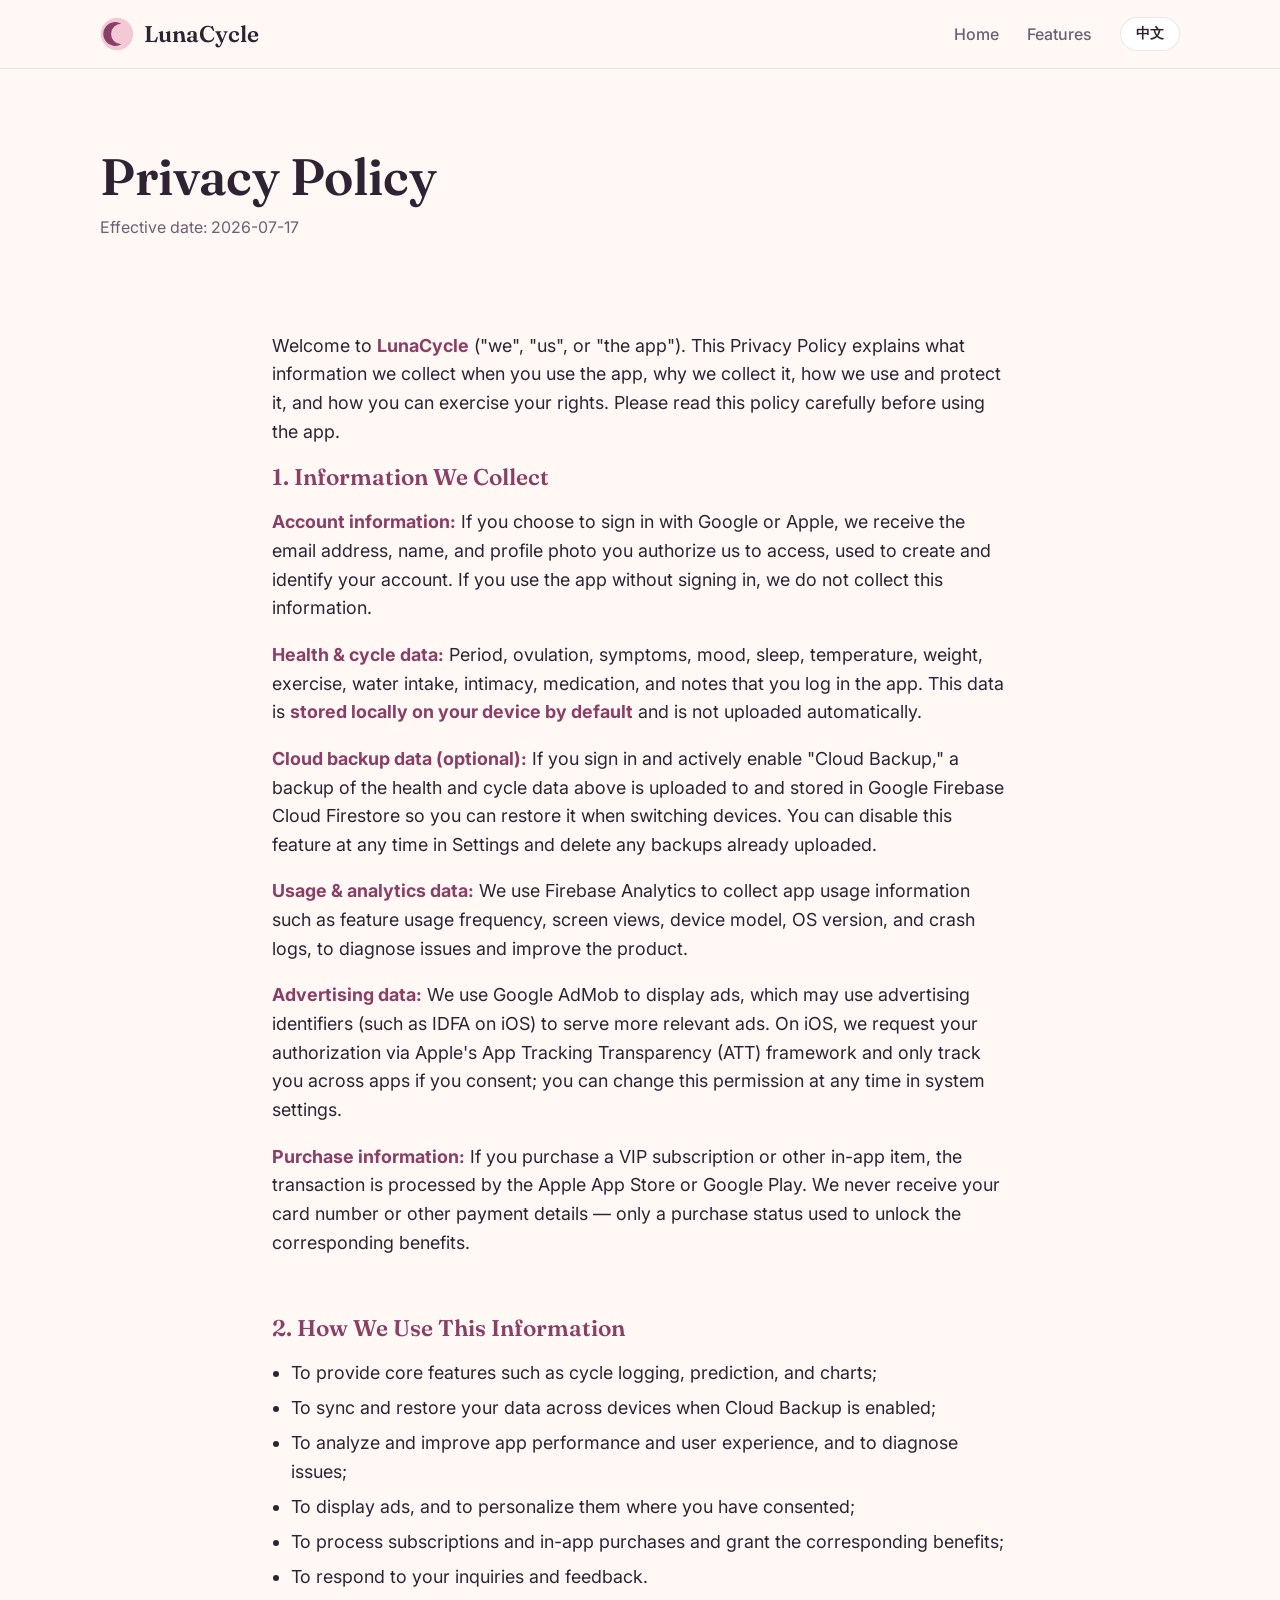
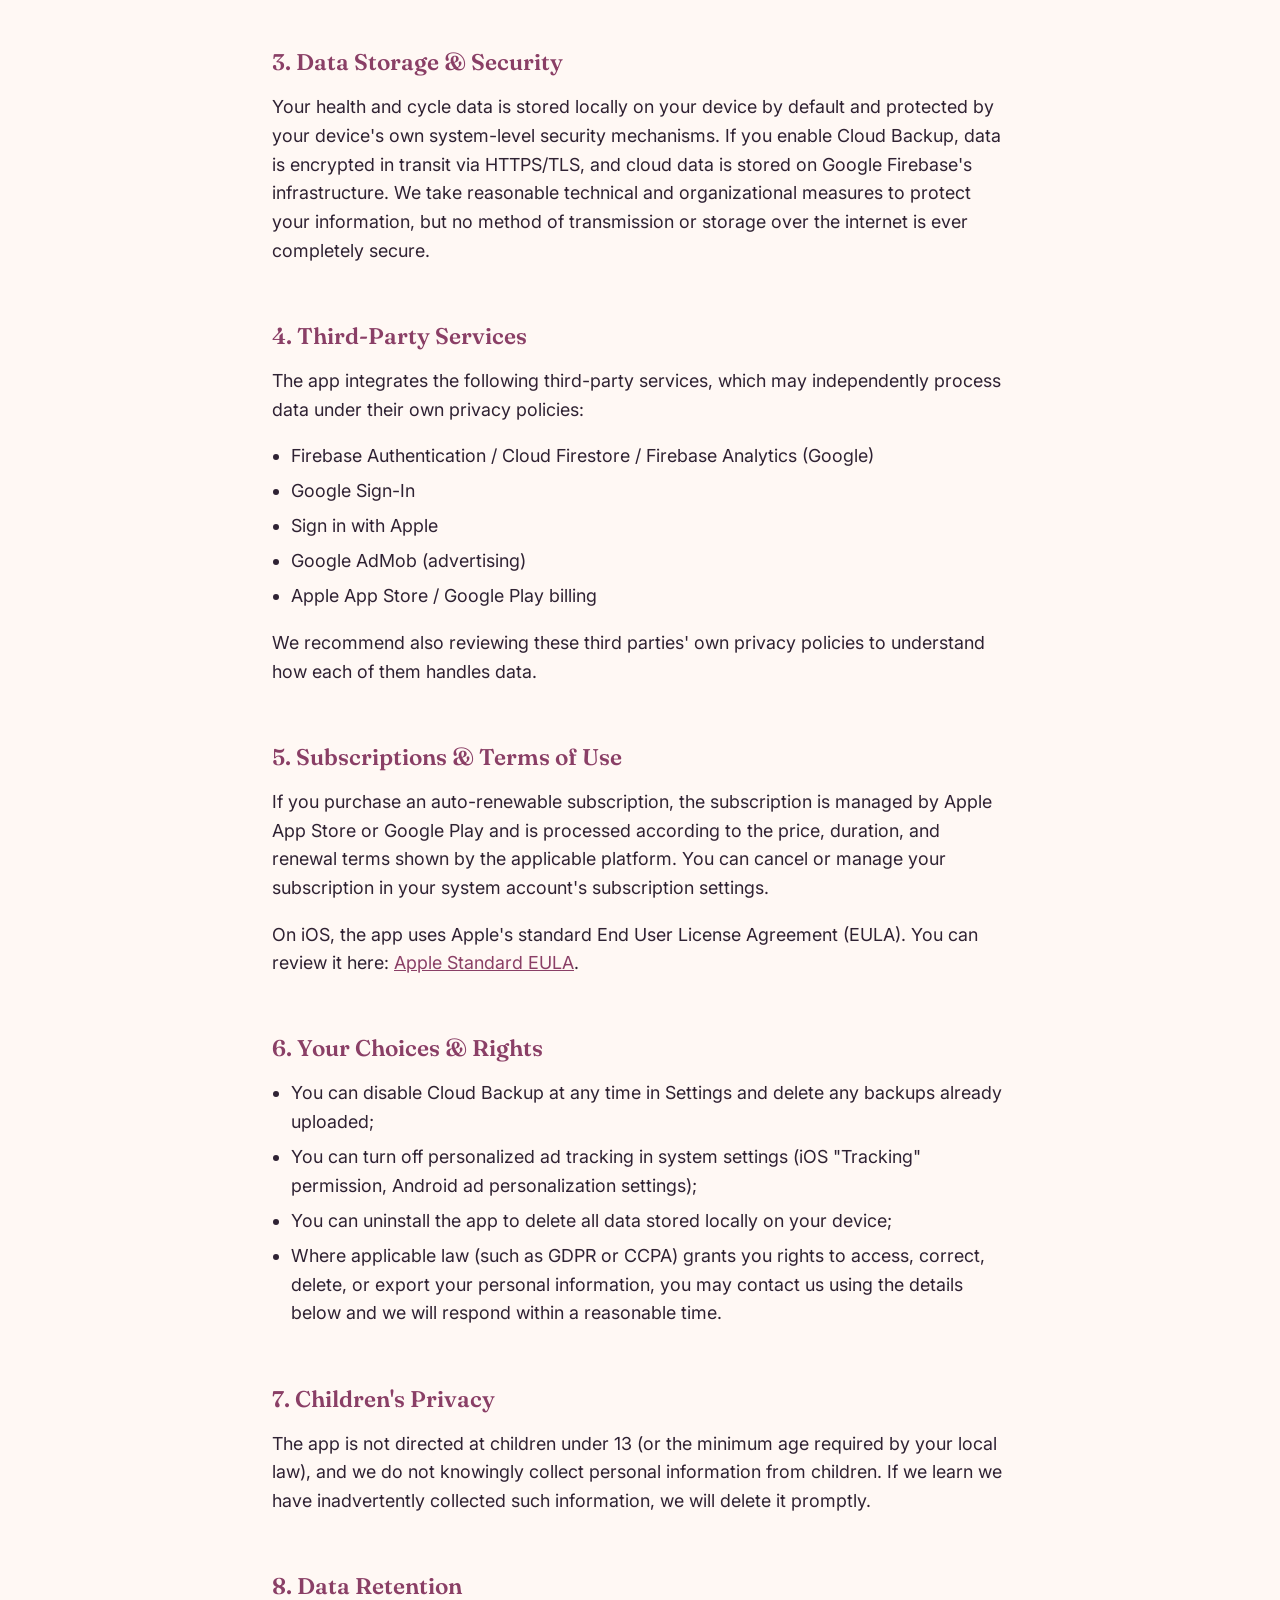
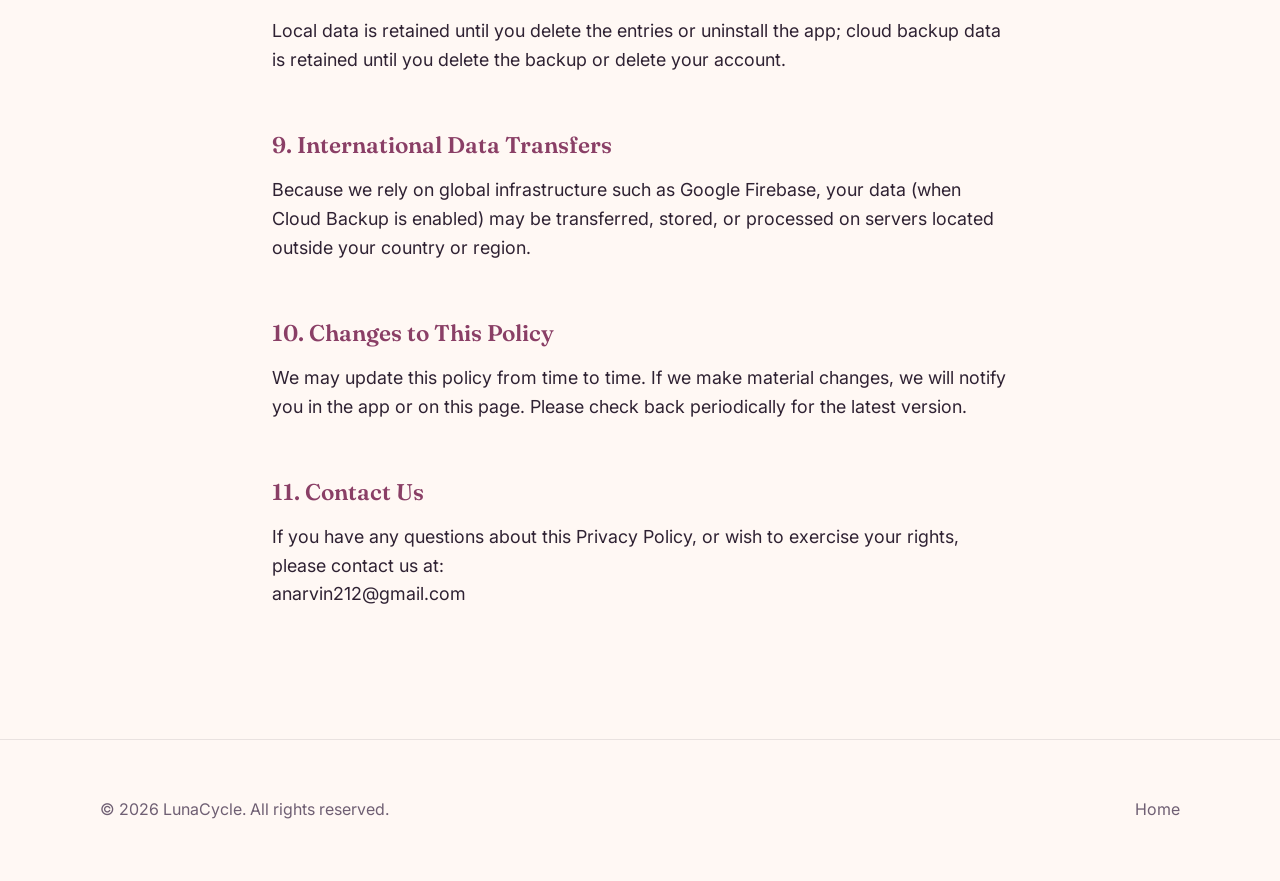
==== commit 939a6ef2: "docs: add subscription terms to privacy policy" ====
--- a/privacy.html
+++ b/privacy.html
@@ -42,11 +42,11 @@
       <h1 data-i18n-lang="ko">개인정보 처리방침</h1>
       <h1 data-i18n-lang="en">Privacy Policy</h1>
       <p class="updated">
-        <span data-i18n-lang="zh">生效日期：2026-07-12</span>
-        <span data-i18n-lang="zh-TW">生效日期：2026-07-12</span>
-        <span data-i18n-lang="ja">発効日：2026-07-12</span>
-        <span data-i18n-lang="ko">시행일: 2026-07-12</span>
-        <span data-i18n-lang="en">Effective date: 2026-07-12</span>
+        <span data-i18n-lang="zh">生效日期：2026-07-17</span>
+        <span data-i18n-lang="zh-TW">生效日期：2026-07-17</span>
+        <span data-i18n-lang="ja">発効日：2026-07-17</span>
+        <span data-i18n-lang="ko">시행일: 2026-07-17</span>
+        <span data-i18n-lang="en">Effective date: 2026-07-17</span>
       </p>
     </div>
   </header>
@@ -92,7 +92,11 @@
         </ul>
         <p>建议同时查阅这些第三方的隐私政策，以了解它们各自的数据处理方式。</p>
 
-        <h2>5. 你的选择与权利</h2>
+        <h2>5. 订阅与使用条款</h2>
+        <p>如果你购买自动续订订阅，订阅会通过 Apple App Store 或 Google Play 管理，并会按照对应平台显示的价格、周期与续订规则处理。你可以在系统账户的订阅管理页面取消或管理订阅。</p>
+        <p>在 iOS 上，本应用使用 Apple 标准最终用户许可协议（EULA）。你可以在此查看：<a href="https://www.apple.com/legal/internet-services/itunes/dev/stdeula/" target="_blank" rel="noopener">Apple Standard EULA</a>。</p>
+
+        <h2>6. 你的选择与权利</h2>
         <ul>
           <li>你可以随时在设置中关闭云备份，并删除已上传的云端备份数据；</li>
           <li>你可以在系统设置中关闭个性化广告跟踪（iOS 的"跟踪"权限、Android 的广告个性化设置）；</li>
@@ -100,19 +104,19 @@
           <li>如你所在地区法律（如 GDPR、CCPA）赋予你访问、更正、删除、导出个人信息等权利，你可以通过下方联系方式向我们提出请求，我们会在合理时间内处理。</li>
         </ul>
 
-        <h2>6. 儿童隐私</h2>
+        <h2>7. 儿童隐私</h2>
         <p>本应用不面向 13 周岁（或你所在地区法律规定的最低年龄）以下的儿童，我们不会有意收集儿童的个人信息。如果我们发现在不知情的情况下收集了儿童信息，将尽快删除。</p>
 
-        <h2>7. 数据保留</h2>
+        <h2>8. 数据保留</h2>
         <p>本地数据会保留至你手动删除记录或卸载应用；云备份数据会保留至你删除备份或注销账户。</p>
 
-        <h2>8. 跨境数据传输</h2>
+        <h2>9. 跨境数据传输</h2>
         <p>由于我们使用 Google Firebase 等全球基础设施，你的数据（在你开启云备份的情况下）可能会被传输、存储或处理于你所在国家/地区以外的服务器上。</p>
 
-        <h2>9. 政策更新</h2>
+        <h2>10. 政策更新</h2>
         <p>我们可能会不时更新本政策。如有重大变更，我们会在应用内或本页面进行提示。建议你定期查看本页面以了解最新内容。</p>
 
-        <h2>10. 联系我们</h2>
+        <h2>11. 联系我们</h2>
         <p>
           如果你对本隐私政策有任何疑问，或希望行使你的相关权利，请通过以下方式联系我们：<br />
           anarvin212@gmail.com
@@ -157,7 +161,11 @@
         </ul>
         <p>建議同時查閱這些第三方的隱私政策，以了解它們各自的資料處理方式。</p>
 
-        <h2>5. 你的選擇與權利</h2>
+        <h2>5. 訂閱與使用條款</h2>
+        <p>如果你購買自動續訂訂閱，訂閱會透過 Apple App Store 或 Google Play 管理，並會依照對應平台顯示的價格、週期與續訂規則處理。你可以在系統帳戶的訂閱管理頁面取消或管理訂閱。</p>
+        <p>在 iOS 上，本應用程式使用 Apple 標準最終使用者授權協議（EULA）。你可以在此查看：<a href="https://www.apple.com/legal/internet-services/itunes/dev/stdeula/" target="_blank" rel="noopener">Apple Standard EULA</a>。</p>
+
+        <h2>6. 你的選擇與權利</h2>
         <ul>
           <li>你可以隨時在設定中關閉雲端備份，並刪除已上傳的雲端備份資料；</li>
           <li>你可以在系統設定中關閉個人化廣告追蹤（iOS 的「追蹤」權限、Android 的廣告個人化設定）；</li>
@@ -165,19 +173,19 @@
           <li>如你所在地區法律（如 GDPR、CCPA）賦予你存取、更正、刪除、匯出個人資訊等權利，你可以透過下方聯絡方式向我們提出請求，我們會在合理時間內處理。</li>
         </ul>
 
-        <h2>6. 兒童隱私</h2>
+        <h2>7. 兒童隱私</h2>
         <p>本應用程式不面向 13 週歲（或你所在地區法律規定的最低年齡）以下的兒童，我們不會有意收集兒童的個人資訊。如果我們發現在不知情的情況下收集了兒童資訊，將盡快刪除。</p>
 
-        <h2>7. 資料保留</h2>
+        <h2>8. 資料保留</h2>
         <p>本機資料會保留至你手動刪除記錄或卸載應用程式；雲端備份資料會保留至你刪除備份或註銷帳戶。</p>
 
-        <h2>8. 跨境資料傳輸</h2>
+        <h2>9. 跨境資料傳輸</h2>
         <p>由於我們使用 Google Firebase 等全球基礎設施，你的資料（在你開啟雲端備份的情況下）可能會被傳輸、儲存或處理於你所在國家/地區以外的伺服器上。</p>
 
-        <h2>9. 政策更新</h2>
+        <h2>10. 政策更新</h2>
         <p>我們可能會不時更新本政策。如有重大變更，我們會在應用程式內或本頁面進行提示。建議你定期查看本頁面以了解最新內容。</p>
 
-        <h2>10. 聯絡我們</h2>
+        <h2>11. 聯絡我們</h2>
         <p>
           如果你對本隱私政策有任何疑問，或希望行使你的相關權利，請透過以下方式聯絡我們：<br />
           anarvin212@gmail.com
@@ -222,7 +230,11 @@
         </ul>
         <p>各サービスがどのようにデータを処理しているかについては、それぞれのプライバシーポリシーもご確認ください。</p>
 
-        <h2>5. あなたの選択と権利</h2>
+        <h2>5. サブスクリプションと利用規約</h2>
+        <p>自動更新サブスクリプションを購入した場合、サブスクリプションは Apple App Store または Google Play によって管理され、各プラットフォームに表示される価格、期間、更新条件に従って処理されます。サブスクリプションは、システムアカウントのサブスクリプション管理画面でキャンセルまたは管理できます。</p>
+        <p>iOS では、本アプリは Apple 標準エンドユーザー使用許諾契約（EULA）を使用します。こちらで確認できます：<a href="https://www.apple.com/legal/internet-services/itunes/dev/stdeula/" target="_blank" rel="noopener">Apple Standard EULA</a>。</p>
+
+        <h2>6. あなたの選択と権利</h2>
         <ul>
           <li>設定でいつでもクラウド保存を無効化し、アップロード済みのバックアップを削除できます；</li>
           <li>システム設定でパーソナライズ広告のトラッキングを無効化できます（iOS の「トラッキング」許可、Android の広告のパーソナライズ設定）；</li>
@@ -230,19 +242,19 @@
           <li>お住まいの地域の法律（GDPR、CCPA など）により、個人情報へのアクセス、訂正、削除、エクスポートなどの権利が認められている場合、下記の連絡先からご請求いただければ、合理的な期間内に対応します。</li>
         </ul>
 
-        <h2>6. 児童のプライバシー</h2>
+        <h2>7. 児童のプライバシー</h2>
         <p>本アプリは13歳未満（またはお住まいの地域の法律で定める最低年齢未満）の児童を対象としておらず、児童の個人情報を意図的に収集することはありません。意図せず児童の情報を収集したことが判明した場合、速やかに削除します。</p>
 
-        <h2>7. データの保持</h2>
+        <h2>8. データの保持</h2>
         <p>ローカルデータは、あなたが記録を削除するかアプリをアンインストールするまで保持されます。クラウド保存データは、バックアップを削除するかアカウントを削除するまで保持されます。</p>
 
-        <h2>8. 国境を越えたデータ移転</h2>
+        <h2>9. 国境を越えたデータ移転</h2>
         <p>当社は Google Firebase などのグローバルなインフラを利用しているため、クラウド保存を有効にした場合、あなたのデータはお住まいの国・地域以外のサーバーに転送、保存、または処理される場合があります。</p>
 
-        <h2>9. ポリシーの変更</h2>
+        <h2>10. ポリシーの変更</h2>
         <p>本ポリシーは随時更新される場合があります。重大な変更がある場合は、アプリ内または本ページでお知らせします。最新の内容を確認するために、本ページを定期的にご確認ください。</p>
 
-        <h2>10. お問い合わせ</h2>
+        <h2>11. お問い合わせ</h2>
         <p>
           本プライバシーポリシーに関するご質問、または権利の行使をご希望の場合は、以下の方法でお問い合わせください：<br />
           anarvin212@gmail.com
@@ -287,7 +299,11 @@
         </ul>
         <p>각 서비스의 데이터 처리 방식을 이해하기 위해 해당 서비스의 개인정보 처리방침도 함께 확인하시기를 권장합니다.</p>
 
-        <h2>5. 귀하의 선택과 권리</h2>
+        <h2>5. 구독 및 이용 약관</h2>
+        <p>자동 갱신 구독을 구매하는 경우, 구독은 Apple App Store 또는 Google Play를 통해 관리되며 해당 플랫폼에 표시되는 가격, 기간 및 갱신 조건에 따라 처리됩니다. 시스템 계정의 구독 관리 화면에서 구독을 취소하거나 관리할 수 있습니다.</p>
+        <p>iOS에서는 본 앱이 Apple 표준 최종 사용자 사용권 계약(EULA)을 사용합니다. 다음에서 확인할 수 있습니다: <a href="https://www.apple.com/legal/internet-services/itunes/dev/stdeula/" target="_blank" rel="noopener">Apple Standard EULA</a>.</p>
+
+        <h2>6. 귀하의 선택과 권리</h2>
         <ul>
           <li>설정에서 언제든지 클라우드 백업을 끄고, 이미 업로드된 백업 데이터를 삭제할 수 있습니다；</li>
           <li>시스템 설정에서 맞춤형 광고 추적을 끌 수 있습니다(iOS의 "추적" 권한, Android의 광고 맞춤설정)；</li>
@@ -295,19 +311,19 @@
           <li>거주 지역의 법률(GDPR, CCPA 등)에 따라 개인정보에 대한 접근, 정정, 삭제, 내보내기 등의 권리가 인정되는 경우, 아래 연락처로 요청하시면 합리적인 기간 내에 처리해 드립니다.</li>
         </ul>
 
-        <h2>6. 아동의 개인정보</h2>
+        <h2>7. 아동의 개인정보</h2>
         <p>본 앱은 13세 미만(또는 거주 지역 법률이 정한 최소 연령 미만)의 아동을 대상으로 하지 않으며, 아동의 개인정보를 의도적으로 수집하지 않습니다. 부지불식간에 아동의 정보를 수집한 것으로 확인될 경우 신속히 삭제합니다.</p>
 
-        <h2>7. 데이터 보관</h2>
+        <h2>8. 데이터 보관</h2>
         <p>로컬 데이터는 귀하가 기록을 삭제하거나 앱을 삭제할 때까지 보관되며, 클라우드 백업 데이터는 백업을 삭제하거나 계정을 삭제할 때까지 보관됩니다.</p>
 
-        <h2>8. 국가 간 데이터 이전</h2>
+        <h2>9. 국가 간 데이터 이전</h2>
         <p>당사는 Google Firebase 등 글로벌 인프라를 사용하므로, 클라우드 백업을 활성화한 경우 귀하의 데이터는 거주 국가/지역 이외의 서버로 전송, 저장 또는 처리될 수 있습니다.</p>
 
-        <h2>9. 정책 변경</h2>
+        <h2>10. 정책 변경</h2>
         <p>당사는 본 방침을 수시로 업데이트할 수 있습니다. 중대한 변경이 있는 경우 앱 내 또는 본 페이지를 통해 안내합니다. 최신 내용을 확인하기 위해 본 페이지를 정기적으로 확인하시기 바랍니다.</p>
 
-        <h2>10. 문의하기</h2>
+        <h2>11. 문의하기</h2>
         <p>
           본 개인정보 처리방침에 대해 질문이 있거나 관련 권리를 행사하고자 하는 경우, 아래 방법으로 문의해 주세요:<br />
           anarvin212@gmail.com
@@ -352,7 +368,11 @@
         </ul>
         <p>We recommend also reviewing these third parties' own privacy policies to understand how each of them handles data.</p>
 
-        <h2>5. Your Choices &amp; Rights</h2>
+        <h2>5. Subscriptions &amp; Terms of Use</h2>
+        <p>If you purchase an auto-renewable subscription, the subscription is managed by Apple App Store or Google Play and is processed according to the price, duration, and renewal terms shown by the applicable platform. You can cancel or manage your subscription in your system account's subscription settings.</p>
+        <p>On iOS, the app uses Apple's standard End User License Agreement (EULA). You can review it here: <a href="https://www.apple.com/legal/internet-services/itunes/dev/stdeula/" target="_blank" rel="noopener">Apple Standard EULA</a>.</p>
+
+        <h2>6. Your Choices &amp; Rights</h2>
         <ul>
           <li>You can disable Cloud Backup at any time in Settings and delete any backups already uploaded;</li>
           <li>You can turn off personalized ad tracking in system settings (iOS "Tracking" permission, Android ad personalization settings);</li>
@@ -360,19 +380,19 @@
           <li>Where applicable law (such as GDPR or CCPA) grants you rights to access, correct, delete, or export your personal information, you may contact us using the details below and we will respond within a reasonable time.</li>
         </ul>
 
-        <h2>6. Children's Privacy</h2>
+        <h2>7. Children's Privacy</h2>
         <p>The app is not directed at children under 13 (or the minimum age required by your local law), and we do not knowingly collect personal information from children. If we learn we have inadvertently collected such information, we will delete it promptly.</p>
 
-        <h2>7. Data Retention</h2>
+        <h2>8. Data Retention</h2>
         <p>Local data is retained until you delete the entries or uninstall the app; cloud backup data is retained until you delete the backup or delete your account.</p>
 
-        <h2>8. International Data Transfers</h2>
+        <h2>9. International Data Transfers</h2>
         <p>Because we rely on global infrastructure such as Google Firebase, your data (when Cloud Backup is enabled) may be transferred, stored, or processed on servers located outside your country or region.</p>
 
-        <h2>9. Changes to This Policy</h2>
+        <h2>10. Changes to This Policy</h2>
         <p>We may update this policy from time to time. If we make material changes, we will notify you in the app or on this page. Please check back periodically for the latest version.</p>
 
-        <h2>10. Contact Us</h2>
+        <h2>11. Contact Us</h2>
         <p>
           If you have any questions about this Privacy Policy, or wish to exercise your rights, please contact us at:<br />
           anarvin212@gmail.com
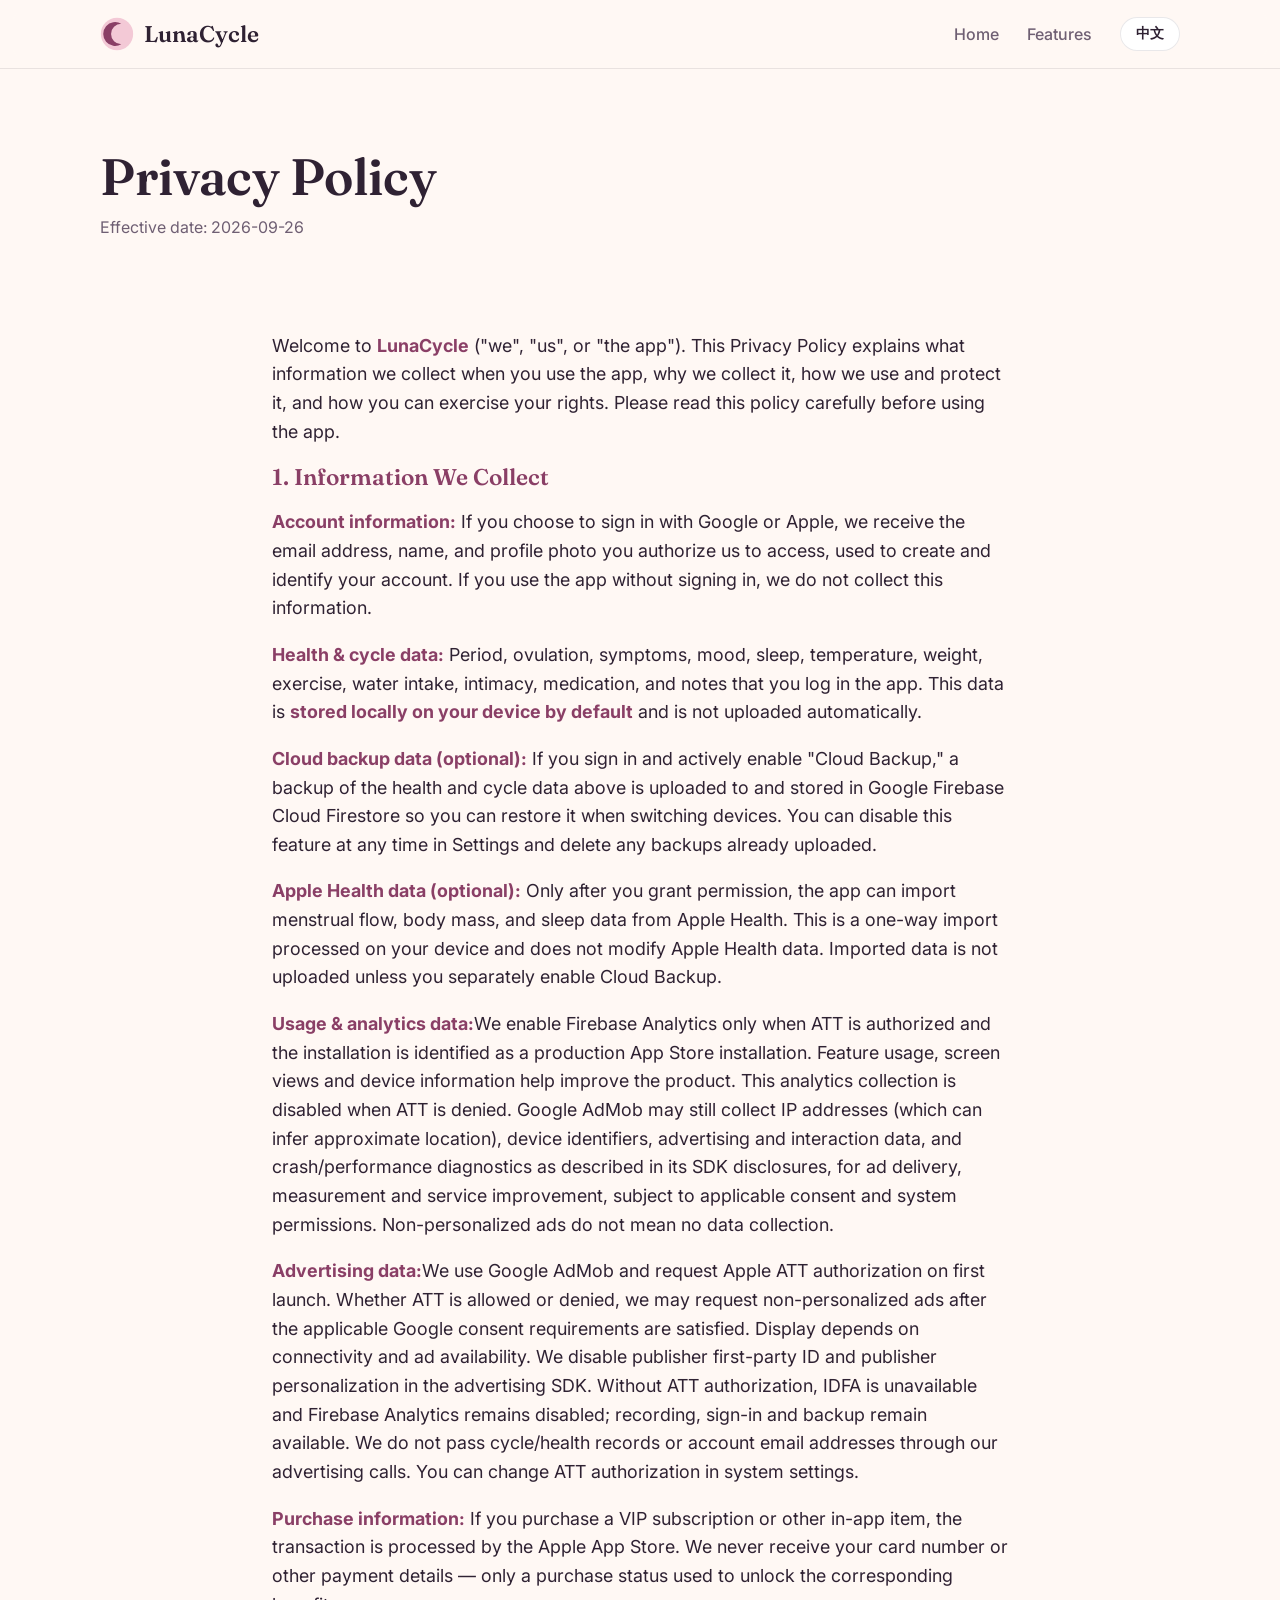
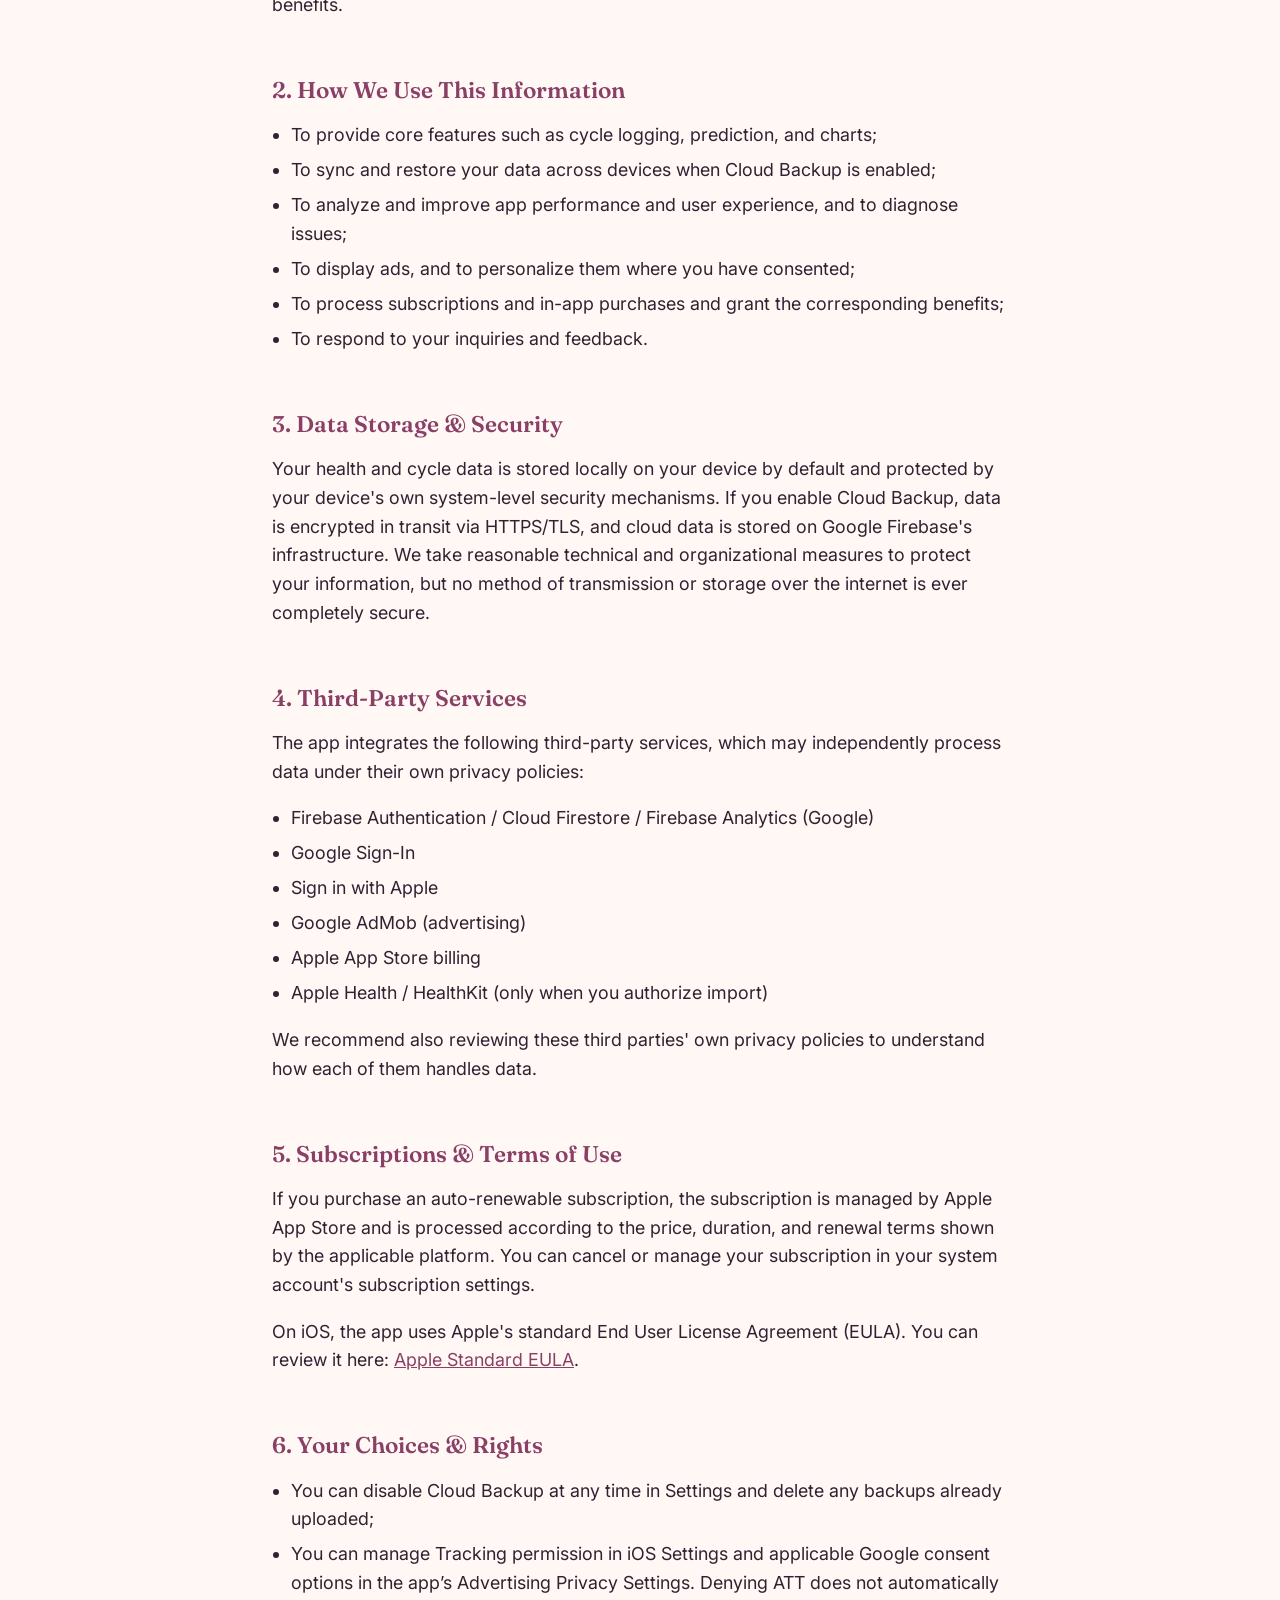
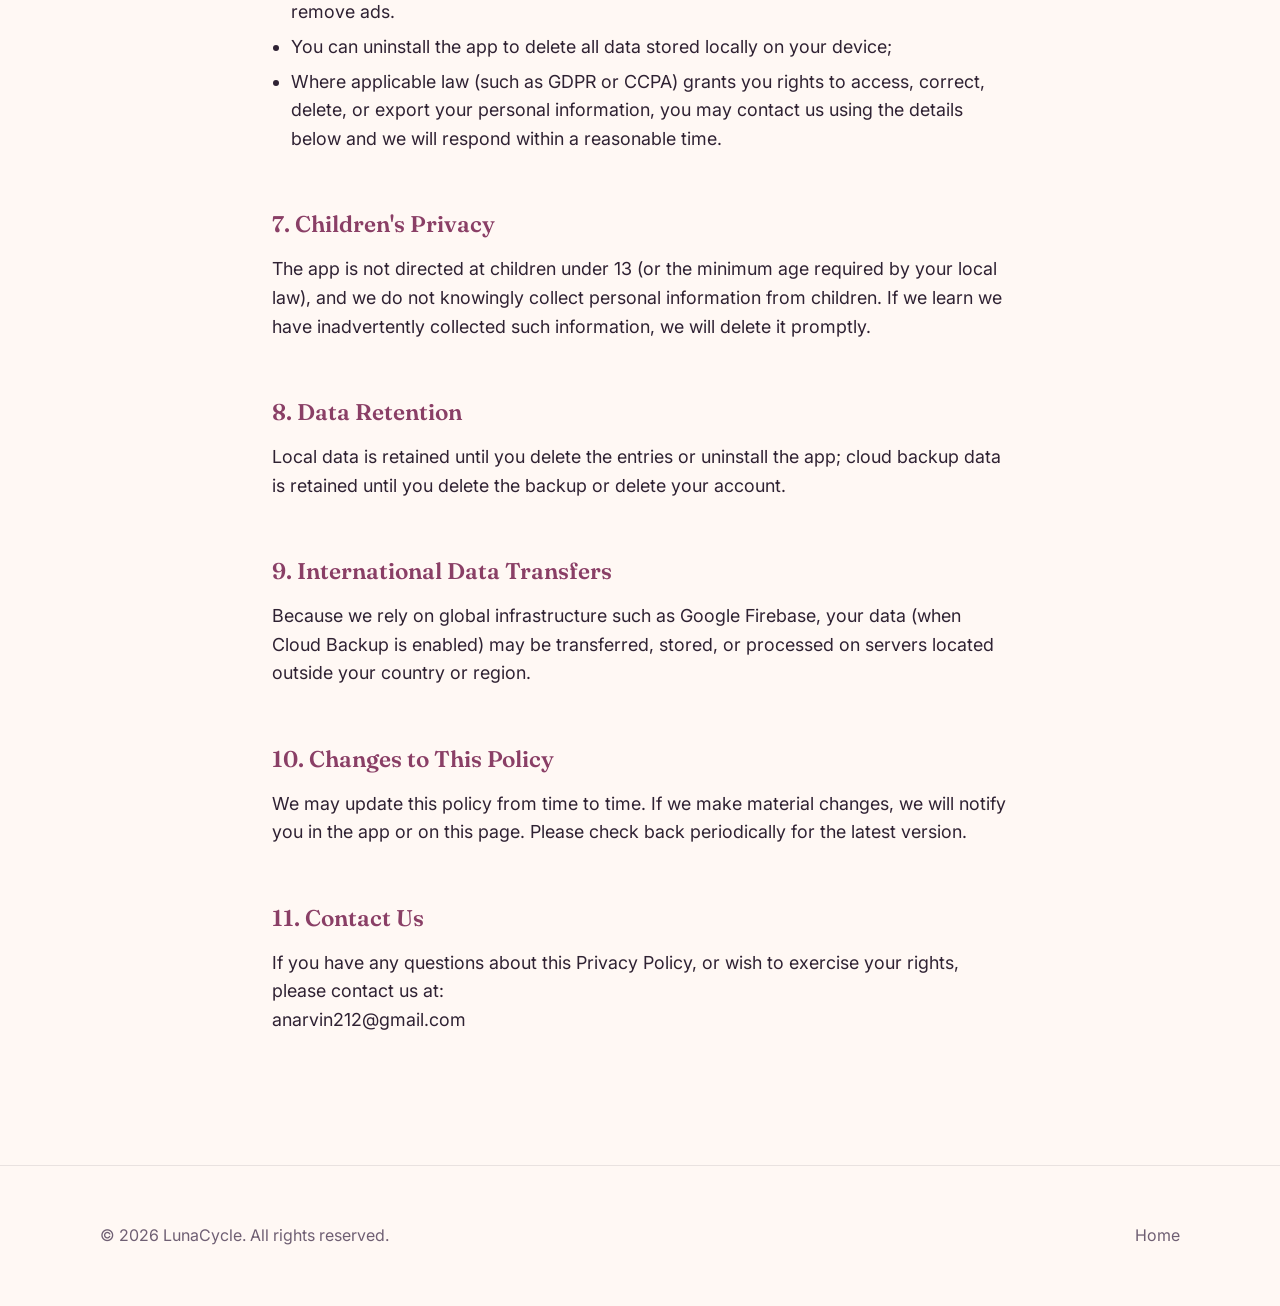
==== commit 599455a5: "docs: update iOS advertising privacy policy" ====
--- a/privacy.html
+++ b/privacy.html
@@ -42,11 +42,11 @@
       <h1 data-i18n-lang="ko">개인정보 처리방침</h1>
       <h1 data-i18n-lang="en">Privacy Policy</h1>
       <p class="updated">
-        <span data-i18n-lang="zh">生效日期：2026-07-17</span>
-        <span data-i18n-lang="zh-TW">生效日期：2026-07-17</span>
-        <span data-i18n-lang="ja">発効日：2026-07-17</span>
-        <span data-i18n-lang="ko">시행일: 2026-07-17</span>
-        <span data-i18n-lang="en">Effective date: 2026-07-17</span>
+        <span data-i18n-lang="zh">生效日期：2026-09-26</span>
+        <span data-i18n-lang="zh-TW">生效日期：2026-09-26</span>
+        <span data-i18n-lang="ja">発効日：2026-09-26</span>
+        <span data-i18n-lang="ko">시행일: 2026-09-26</span>
+        <span data-i18n-lang="en">Effective date: 2026-09-26</span>
       </p>
     </div>
   </header>
@@ -64,9 +64,10 @@
         <p><strong>账户信息：</strong>如果你选择使用 Google 登录或 Apple 登录，我们会获取你授权提供的邮箱地址、姓名与头像，用于创建和识别你的账户。如果你不登录，仅在本机使用，我们不会收集此类信息。</p>
         <p><strong>健康与周期数据：</strong>你在应用中记录的经期、排卵、症状、心情、睡眠、体温、体重、运动、饮水、亲密关系、用药、备注等信息。这些数据<strong>默认只保存在你设备本地的数据库中</strong>，不会自动上传。</p>
         <p><strong>云备份数据（可选功能）：</strong>如果你登录账户并主动开启"云备份"，上述健康与周期数据的备份会上传并存储在由 Google Firebase 提供的 Cloud Firestore 中，以便你更换设备时可以恢复数据。你可以随时在设置中关闭该功能，并删除已上传的云端备份。</p>
-        <p><strong>使用与分析数据：</strong>我们使用 Firebase Analytics 收集应用使用情况，例如功能使用频率、页面访问、设备型号、操作系统版本与崩溃日志，用于排查问题和改进产品体验。</p>
-        <p><strong>广告数据：</strong>我们使用 Google AdMob 在应用中展示广告，可能会用到广告标识符（如 iOS 的 IDFA）以投放更相关的广告。在 iOS 设备上，我们会依据系统的 App 跟踪透明度（ATT）框架请求你的授权，仅在你同意后才会用于跨应用跟踪；你可以随时在系统设置中修改此授权。</p>
-        <p><strong>购买信息：</strong>如果你购买 VIP 会员或其他内购项目，交易由 Apple App Store 或 Google Play 处理，我们不会获取你的银行卡号等支付信息，只会收到购买状态用于为你解锁相应权益。</p>
+        <p><strong>Apple 健康数据（可选功能）：</strong>仅在你主动授权后，本应用才会从 Apple 健康单向读取经期、体重和睡眠数据。导入在设备本地完成，不会修改 Apple 健康中的数据；除非你另行开启云备份，否则导入的数据不会上传。</p>
+        <p><strong>使用与分析数据：</strong>仅在 ATT 已授权且识别为正式 App Store 安装时，我们启用 Firebase Analytics，收集功能使用、页面访问等事件及设备信息以改进产品。拒绝 ATT 时不启用该统计。Google AdMob 仍可能按其 SDK 数据披露收集 IP 地址（可推断大致位置）、设备标识符、广告及交互数据、崩溃与性能诊断信息，用于广告投放、衡量和服务改进；具体处理受适用的同意与系统权限限制。非个性化广告不等于不收集数据。</p>
+        <p><strong>广告数据：</strong>我们使用 Google AdMob，并在首次启动时通过 Apple ATT 请求授权。无论是否允许 ATT，在满足适用的 Google 同意要求后均可请求非个性化广告；实际展示取决于网络和广告供应。我们关闭广告 SDK 的发布商第一方 ID 和发布商个性化设置。未授权时无法使用 IDFA，且不启用 Firebase 统计；记录、登录和备份仍可使用。经期、健康记录和账号邮箱不会通过我们的广告调用传给广告商。你可随时在系统设置中更改 ATT 授权。</p>
+        <p><strong>购买信息：</strong>如果你购买 VIP 会员或其他内购项目，交易由 Apple App Store 处理，我们不会获取你的银行卡号等支付信息，只会收到购买状态用于为你解锁相应权益。</p>
 
         <h2>2. 我们如何使用这些信息</h2>
         <ul>
@@ -88,18 +89,19 @@
           <li>Google 登录（Google Sign-In）</li>
           <li>Apple 登录（Sign in with Apple）</li>
           <li>Google AdMob（广告）</li>
-          <li>Apple App Store / Google Play 内购结算</li>
+          <li>Apple App Store 内购结算</li>
+          <li>Apple 健康 / HealthKit（仅在你授权导入时）</li>
         </ul>
         <p>建议同时查阅这些第三方的隐私政策，以了解它们各自的数据处理方式。</p>
 
         <h2>5. 订阅与使用条款</h2>
-        <p>如果你购买自动续订订阅，订阅会通过 Apple App Store 或 Google Play 管理，并会按照对应平台显示的价格、周期与续订规则处理。你可以在系统账户的订阅管理页面取消或管理订阅。</p>
+        <p>如果你购买自动续订订阅，订阅会通过 Apple App Store 管理，并会按照对应平台显示的价格、周期与续订规则处理。你可以在系统账户的订阅管理页面取消或管理订阅。</p>
         <p>在 iOS 上，本应用使用 Apple 标准最终用户许可协议（EULA）。你可以在此查看：<a href="https://www.apple.com/legal/internet-services/itunes/dev/stdeula/" target="_blank" rel="noopener">Apple Standard EULA</a>。</p>
 
         <h2>6. 你的选择与权利</h2>
         <ul>
           <li>你可以随时在设置中关闭云备份，并删除已上传的云端备份数据；</li>
-          <li>你可以在系统设置中关闭个性化广告跟踪（iOS 的"跟踪"权限、Android 的广告个性化设置）；</li>
+          <li>你可在 iOS 系统设置中管理“追踪”权限，并在应用“广告隐私设置”中管理适用的 Google 同意选项；拒绝 ATT 不会自动移除广告。</li>
           <li>你可以卸载应用以删除设备本地保存的全部数据；</li>
           <li>如你所在地区法律（如 GDPR、CCPA）赋予你访问、更正、删除、导出个人信息等权利，你可以通过下方联系方式向我们提出请求，我们会在合理时间内处理。</li>
         </ul>
@@ -133,9 +135,10 @@
         <p><strong>帳戶資訊：</strong>如果你選擇使用 Google 登入或 Apple 登入，我們會取得你授權提供的電子郵件地址、姓名與頭像，用於建立和識別你的帳戶。如果你不登入，僅在本機使用，我們不會收集此類資訊。</p>
         <p><strong>健康與週期資料：</strong>你在應用程式中記錄的經期、排卵、症狀、心情、睡眠、體溫、體重、運動、飲水、親密關係、用藥、備註等資訊。這些資料<strong>預設只保存在你裝置本機的資料庫中</strong>，不會自動上傳。</p>
         <p><strong>雲端備份資料（可選功能）：</strong>如果你登入帳戶並主動開啟「雲端備份」，上述健康與週期資料的備份會上傳並儲存在由 Google Firebase 提供的 Cloud Firestore 中，以便你更換裝置時可以還原資料。你可以隨時在設定中關閉此功能，並刪除已上傳的雲端備份。</p>
-        <p><strong>使用與分析資料：</strong>我們使用 Firebase Analytics 收集應用程式使用情況，例如功能使用頻率、頁面瀏覽、裝置型號、作業系統版本與當機日誌，用於排查問題和改善產品體驗。</p>
-        <p><strong>廣告資料：</strong>我們使用 Google AdMob 在應用程式中展示廣告，可能會用到廣告識別碼（如 iOS 的 IDFA）以投放更相關的廣告。在 iOS 裝置上，我們會依據系統的應用程式追蹤透明度（ATT）框架請求你的授權，僅在你同意後才會用於跨應用程式追蹤；你可以隨時在系統設定中修改此授權。</p>
-        <p><strong>購買資訊：</strong>如果你購買 VIP 會員或其他應用程式內購買項目，交易由 Apple App Store 或 Google Play 處理，我們不會取得你的銀行卡號等付款資訊，只會收到購買狀態用於為你解鎖相應權益。</p>
+        <p><strong>Apple 健康資料（可選功能）：</strong>只有在你主動授權後，本應用程式才會從 Apple 健康單向讀取經期、體重與睡眠資料。匯入會在裝置本機完成，不會修改 Apple 健康中的資料；除非你另外開啟雲端備份，否則匯入的資料不會上傳。</p>
+        <p><strong>使用與分析資料：</strong>僅在 ATT 已授權且識別為正式 App Store 安裝時，我們啟用 Firebase Analytics，收集功能使用、頁面瀏覽等事件及裝置資訊以改善產品。拒絕 ATT 時不啟用該統計。Google AdMob 仍可能依其 SDK 資料揭露收集 IP 位址（可推斷大致位置）、裝置識別碼、廣告與互動資料、當機與效能診斷資訊，用於廣告投放、衡量及服務改善；具體處理受適用的同意與系統權限限制。非個人化廣告不等於不收集資料。</p>
+        <p><strong>廣告資料：</strong>我們使用 Google AdMob，並在首次啟動時透過 Apple ATT 請求授權。無論是否允許 ATT，在符合適用的 Google 同意要求後均可請求非個人化廣告；實際顯示取決於網路和廣告供應。我們關閉廣告 SDK 的發布商第一方 ID 與發布商個人化設定。未授權時無法使用 IDFA，且不啟用 Firebase 統計；記錄、登入與備份仍可使用。經期、健康記錄與帳號電子郵件不會透過我們的廣告呼叫傳給廣告商。你可隨時在系統設定中更改 ATT 授權。</p>
+        <p><strong>購買資訊：</strong>如果你購買 VIP 會員或其他應用程式內購買項目，交易由 Apple App Store 處理，我們不會取得你的銀行卡號等付款資訊，只會收到購買狀態用於為你解鎖相應權益。</p>
 
         <h2>2. 我們如何使用這些資訊</h2>
         <ul>
@@ -157,18 +160,19 @@
           <li>Google 登入（Google Sign-In）</li>
           <li>Apple 登入（Sign in with Apple）</li>
           <li>Google AdMob（廣告）</li>
-          <li>Apple App Store / Google Play 應用程式內購買結算</li>
+          <li>Apple App Store 應用程式內購買結算</li>
+          <li>Apple 健康 / HealthKit（僅在你授權匯入時）</li>
         </ul>
         <p>建議同時查閱這些第三方的隱私政策，以了解它們各自的資料處理方式。</p>
 
         <h2>5. 訂閱與使用條款</h2>
-        <p>如果你購買自動續訂訂閱，訂閱會透過 Apple App Store 或 Google Play 管理，並會依照對應平台顯示的價格、週期與續訂規則處理。你可以在系統帳戶的訂閱管理頁面取消或管理訂閱。</p>
+        <p>如果你購買自動續訂訂閱，訂閱會透過 Apple App Store 管理，並會依照對應平台顯示的價格、週期與續訂規則處理。你可以在系統帳戶的訂閱管理頁面取消或管理訂閱。</p>
         <p>在 iOS 上，本應用程式使用 Apple 標準最終使用者授權協議（EULA）。你可以在此查看：<a href="https://www.apple.com/legal/internet-services/itunes/dev/stdeula/" target="_blank" rel="noopener">Apple Standard EULA</a>。</p>
 
         <h2>6. 你的選擇與權利</h2>
         <ul>
           <li>你可以隨時在設定中關閉雲端備份，並刪除已上傳的雲端備份資料；</li>
-          <li>你可以在系統設定中關閉個人化廣告追蹤（iOS 的「追蹤」權限、Android 的廣告個人化設定）；</li>
+          <li>你可在 iOS 系統設定中管理「追蹤」權限，並在應用程式「廣告隱私設定」中管理適用的 Google 同意選項；拒絕 ATT 不會自動移除廣告。</li>
           <li>你可以卸載應用程式以刪除裝置本機保存的全部資料；</li>
           <li>如你所在地區法律（如 GDPR、CCPA）賦予你存取、更正、刪除、匯出個人資訊等權利，你可以透過下方聯絡方式向我們提出請求，我們會在合理時間內處理。</li>
         </ul>
@@ -202,9 +206,10 @@
         <p><strong>アカウント情報：</strong>Google ログインまたは Apple ログインを利用する場合、あなたが許可したメールアドレス、氏名、プロフィール画像を取得し、アカウントの作成と識別に使用します。ログインせずに利用する場合、これらの情報は収集されません。</p>
         <p><strong>健康・周期データ：</strong>月経、排卵、症状、気分、睡眠、体温、体重、運動、水分摂取、性交渉、服薬、メモなど、アプリ内で記録する情報です。これらのデータは<strong>初期設定では端末内のローカルデータベースにのみ保存</strong>され、自動的にアップロードされることはありません。</p>
         <p><strong>クラウド保存データ（任意機能）：</strong>ログインして「クラウド保存」を有効にすると、上記の健康・周期データのバックアップが Google Firebase の Cloud Firestore にアップロード・保存され、機種変更時に復元できます。この機能は設定でいつでも無効化でき、アップロード済みのバックアップも削除できます。</p>
-        <p><strong>利用・解析データ：</strong>Firebase Analytics を使用して、機能の利用頻度、画面表示、端末モデル、OS バージョン、クラッシュログなどのアプリ利用状況を収集し、不具合の診断や製品改善に利用します。</p>
-        <p><strong>広告データ：</strong>Google AdMob を使用して広告を表示し、より関連性の高い広告を配信するために広告識別子（iOS の IDFA など）を利用する場合があります。iOS では Apple の App トラッキング透明性（ATT）の枠組みに基づき許可を求め、同意いただいた場合のみアプリ間トラッキングを行います。この許可は端末の設定でいつでも変更できます。</p>
-        <p><strong>購入情報：</strong>VIP メンバーシップなどのアプリ内購入を行った場合、決済は Apple App Store または Google Play が処理します。当社はカード番号などの決済情報を取得せず、特典を解除するための購入状況のみを受け取ります。</p>
+        <p><strong>Appleヘルスケアのデータ（任意機能）：</strong>明示的に許可した場合に限り、本アプリはAppleヘルスケアから月経、体重、睡眠のデータを一方向で読み込みます。読み込みは端末上で行われ、Appleヘルスケアのデータを変更しません。クラウド保存を別途有効にしない限り、読み込んだデータはアップロードされません。</p>
+        <p><strong>利用・解析データ：</strong>ATT が許可され、正式な App Store インストールと判定された場合にのみ Firebase Analytics を有効にし、機能利用や画面表示などのイベントと端末情報を製品改善に使用します。ATT が拒否された場合、この解析は無効です。Google AdMob は SDK の開示に従い、IP アドレス（おおよその位置の推定に利用可能）、端末識別子、広告・操作データ、クラッシュ・性能診断情報を広告配信、測定、サービス改善のために収集する場合があります。処理には適用される同意とシステム権限の制限が適用されます。非パーソナライズ広告でもデータ収集は行われる場合があります。</p>
+        <p><strong>広告データ：</strong>Google AdMob を使用し、初回起動時に Apple ATT の許可を求めます。ATT の許可の有無にかかわらず、適用される Google の同意要件を満たした場合は非パーソナライズ広告をリクエストできます。表示は通信状況と広告在庫に依存します。広告 SDK のパブリッシャーのファーストパーティ ID とパーソナライズ設定を無効にしています。ATT が許可されていない場合、IDFA は利用できず、Firebase Analytics も有効にしません。記録、ログイン、バックアップは引き続き利用できます。生理・健康記録やアカウントのメールアドレスを当社の広告呼び出しで送信することはありません。ATT の許可はシステム設定で変更できます。</p>
+        <p><strong>購入情報：</strong>VIP メンバーシップなどのアプリ内購入を行った場合、決済は Apple App Store が処理します。当社はカード番号などの決済情報を取得せず、特典を解除するための購入状況のみを受け取ります。</p>
 
         <h2>2. 情報の利用方法</h2>
         <ul>
@@ -226,18 +231,19 @@
           <li>Google ログイン（Google Sign-In）</li>
           <li>Apple でサインイン（Sign in with Apple）</li>
           <li>Google AdMob（広告）</li>
-          <li>Apple App Store / Google Play のアプリ内購入決済</li>
+          <li>Apple App Store のアプリ内購入決済</li>
+          <li>Appleヘルスケア / HealthKit（読み込みを許可した場合のみ）</li>
         </ul>
         <p>各サービスがどのようにデータを処理しているかについては、それぞれのプライバシーポリシーもご確認ください。</p>
 
         <h2>5. サブスクリプションと利用規約</h2>
-        <p>自動更新サブスクリプションを購入した場合、サブスクリプションは Apple App Store または Google Play によって管理され、各プラットフォームに表示される価格、期間、更新条件に従って処理されます。サブスクリプションは、システムアカウントのサブスクリプション管理画面でキャンセルまたは管理できます。</p>
+        <p>自動更新サブスクリプションを購入した場合、サブスクリプションは Apple App Store によって管理され、各プラットフォームに表示される価格、期間、更新条件に従って処理されます。サブスクリプションは、システムアカウントのサブスクリプション管理画面でキャンセルまたは管理できます。</p>
         <p>iOS では、本アプリは Apple 標準エンドユーザー使用許諾契約（EULA）を使用します。こちらで確認できます：<a href="https://www.apple.com/legal/internet-services/itunes/dev/stdeula/" target="_blank" rel="noopener">Apple Standard EULA</a>。</p>
 
         <h2>6. あなたの選択と権利</h2>
         <ul>
           <li>設定でいつでもクラウド保存を無効化し、アップロード済みのバックアップを削除できます；</li>
-          <li>システム設定でパーソナライズ広告のトラッキングを無効化できます（iOS の「トラッキング」許可、Android の広告のパーソナライズ設定）；</li>
+          <li>iOS の設定で「トラッキング」の許可を、アプリの広告プライバシー設定で適用される Google の同意を管理できます。ATT の拒否によって広告が自動的に削除されるわけではありません。</li>
           <li>アプリをアンインストールすることで、端末に保存された全データを削除できます；</li>
           <li>お住まいの地域の法律（GDPR、CCPA など）により、個人情報へのアクセス、訂正、削除、エクスポートなどの権利が認められている場合、下記の連絡先からご請求いただければ、合理的な期間内に対応します。</li>
         </ul>
@@ -271,9 +277,10 @@
         <p><strong>계정 정보:</strong> Google 로그인 또는 Apple 로그인을 이용하는 경우, 귀하가 허용한 이메일 주소, 이름, 프로필 사진을 받아 계정을 생성하고 식별하는 데 사용합니다. 로그인 없이 기기에서만 이용하는 경우 이러한 정보는 수집되지 않습니다.</p>
         <p><strong>건강 및 주기 데이터:</strong> 생리, 배란, 증상, 기분, 수면, 체온, 체중, 운동, 수분 섭취, 성관계, 복약, 메모 등 앱에서 기록하는 정보입니다. 이 데이터는 <strong>기본적으로 기기 내 로컬 데이터베이스에만 저장</strong>되며 자동으로 업로드되지 않습니다.</p>
         <p><strong>클라우드 백업 데이터(선택 기능):</strong> 로그인 후 "클라우드 백업"을 직접 활성화하면, 위 건강 및 주기 데이터의 백업이 Google Firebase의 Cloud Firestore에 업로드 및 저장되어 기기를 변경할 때 복원할 수 있습니다. 이 기능은 설정에서 언제든지 끌 수 있으며, 이미 업로드된 백업도 삭제할 수 있습니다.</p>
-        <p><strong>이용 및 분석 데이터:</strong> 당사는 Firebase Analytics를 사용하여 기능 이용 빈도, 화면 조회, 기기 모델, OS 버전, 충돌 로그 등 앱 이용 현황을 수집하여 문제를 진단하고 제품을 개선합니다.</p>
-        <p><strong>광고 데이터:</strong> 당사는 Google AdMob을 사용하여 앱 내 광고를 표시하며, 더 관련성 높은 광고를 제공하기 위해 광고 식별자(iOS의 IDFA 등)를 사용할 수 있습니다. iOS에서는 Apple의 앱 추적 투명성(ATT) 정책에 따라 동의를 요청하며, 동의한 경우에만 앱 간 추적을 수행합니다. 이 권한은 시스템 설정에서 언제든지 변경할 수 있습니다.</p>
-        <p><strong>구매 정보:</strong> VIP 멤버십 등 인앱 구매를 진행하는 경우, 결제는 Apple App Store 또는 Google Play에서 처리됩니다. 당사는 카드 번호 등 결제 정보를 받지 않으며, 혜택 제공을 위한 구매 상태만 전달받습니다.</p>
+        <p><strong>Apple 건강 데이터(선택 기능):</strong> 사용자가 직접 허용한 경우에만 앱이 Apple 건강에서 생리, 체중 및 수면 데이터를 단방향으로 읽습니다. 가져오기는 기기에서 처리되며 Apple 건강의 데이터를 변경하지 않습니다. 클라우드 백업을 별도로 켜지 않는 한 가져온 데이터는 업로드되지 않습니다.</p>
+        <p><strong>이용 및 분석 데이터:</strong>ATT가 허용되고 정식 App Store 설치로 확인된 경우에만 Firebase Analytics를 활성화하여 기능 이용, 화면 조회 등의 이벤트와 기기 정보를 제품 개선에 사용합니다. ATT 거부 시 이 분석은 비활성화됩니다. Google AdMob은 SDK 공개 사항에 따라 IP 주소(대략적인 위치 추정 가능), 기기 식별자, 광고 및 상호작용 데이터, 충돌 및 성능 진단 정보를 광고 제공, 측정 및 서비스 개선에 수집할 수 있습니다. 해당 동의 및 시스템 권한 제한이 적용됩니다. 비개인화 광고도 데이터를 수집할 수 있습니다.</p>
+        <p><strong>광고 데이터:</strong>Google AdMob을 사용하며 첫 실행 시 Apple ATT 권한을 요청합니다. ATT 허용 여부와 관계없이 해당 Google 동의 요건을 충족하면 비개인화 광고를 요청할 수 있습니다. 실제 표시는 네트워크와 광고 공급에 따라 달라집니다. 광고 SDK의 게시자 퍼스트 파티 ID와 게시자 개인화 설정을 비활성화합니다. ATT 미허용 시 IDFA를 사용할 수 없으며 Firebase Analytics도 활성화하지 않습니다. 기록, 로그인, 백업은 계속 사용할 수 있습니다. 생리 및 건강 기록과 계정 이메일은 당사의 광고 호출을 통해 전송하지 않습니다. ATT 권한은 시스템 설정에서 변경할 수 있습니다.</p>
+        <p><strong>구매 정보:</strong> VIP 멤버십 등 인앱 구매를 진행하는 경우, 결제는 Apple App Store에서 처리됩니다. 당사는 카드 번호 등 결제 정보를 받지 않으며, 혜택 제공을 위한 구매 상태만 전달받습니다.</p>
 
         <h2>2. 정보 이용 방법</h2>
         <ul>
@@ -295,18 +302,19 @@
           <li>Google 로그인(Google Sign-In)</li>
           <li>Apple로 로그인(Sign in with Apple)</li>
           <li>Google AdMob(광고)</li>
-          <li>Apple App Store / Google Play 인앱 결제</li>
+          <li>Apple App Store 인앱 결제</li>
+          <li>Apple 건강 / HealthKit(가져오기를 허용한 경우에만)</li>
         </ul>
         <p>각 서비스의 데이터 처리 방식을 이해하기 위해 해당 서비스의 개인정보 처리방침도 함께 확인하시기를 권장합니다.</p>
 
         <h2>5. 구독 및 이용 약관</h2>
-        <p>자동 갱신 구독을 구매하는 경우, 구독은 Apple App Store 또는 Google Play를 통해 관리되며 해당 플랫폼에 표시되는 가격, 기간 및 갱신 조건에 따라 처리됩니다. 시스템 계정의 구독 관리 화면에서 구독을 취소하거나 관리할 수 있습니다.</p>
+        <p>자동 갱신 구독을 구매하는 경우, 구독은 Apple App Store를 통해 관리되며 해당 플랫폼에 표시되는 가격, 기간 및 갱신 조건에 따라 처리됩니다. 시스템 계정의 구독 관리 화면에서 구독을 취소하거나 관리할 수 있습니다.</p>
         <p>iOS에서는 본 앱이 Apple 표준 최종 사용자 사용권 계약(EULA)을 사용합니다. 다음에서 확인할 수 있습니다: <a href="https://www.apple.com/legal/internet-services/itunes/dev/stdeula/" target="_blank" rel="noopener">Apple Standard EULA</a>.</p>
 
         <h2>6. 귀하의 선택과 권리</h2>
         <ul>
           <li>설정에서 언제든지 클라우드 백업을 끄고, 이미 업로드된 백업 데이터를 삭제할 수 있습니다；</li>
-          <li>시스템 설정에서 맞춤형 광고 추적을 끌 수 있습니다(iOS의 "추적" 권한, Android의 광고 맞춤설정)；</li>
+          <li>iOS 설정에서 추적 권한을, 앱의 광고 개인정보 설정에서 해당 Google 동의 옵션을 관리할 수 있습니다. ATT 거부가 광고를 자동으로 제거하지는 않습니다.</li>
           <li>앱을 삭제하여 기기에 저장된 모든 로컬 데이터를 삭제할 수 있습니다；</li>
           <li>거주 지역의 법률(GDPR, CCPA 등)에 따라 개인정보에 대한 접근, 정정, 삭제, 내보내기 등의 권리가 인정되는 경우, 아래 연락처로 요청하시면 합리적인 기간 내에 처리해 드립니다.</li>
         </ul>
@@ -340,9 +348,10 @@
         <p><strong>Account information:</strong> If you choose to sign in with Google or Apple, we receive the email address, name, and profile photo you authorize us to access, used to create and identify your account. If you use the app without signing in, we do not collect this information.</p>
         <p><strong>Health &amp; cycle data:</strong> Period, ovulation, symptoms, mood, sleep, temperature, weight, exercise, water intake, intimacy, medication, and notes that you log in the app. This data is <strong>stored locally on your device by default</strong> and is not uploaded automatically.</p>
         <p><strong>Cloud backup data (optional):</strong> If you sign in and actively enable "Cloud Backup," a backup of the health and cycle data above is uploaded to and stored in Google Firebase Cloud Firestore so you can restore it when switching devices. You can disable this feature at any time in Settings and delete any backups already uploaded.</p>
-        <p><strong>Usage &amp; analytics data:</strong> We use Firebase Analytics to collect app usage information such as feature usage frequency, screen views, device model, OS version, and crash logs, to diagnose issues and improve the product.</p>
-        <p><strong>Advertising data:</strong> We use Google AdMob to display ads, which may use advertising identifiers (such as IDFA on iOS) to serve more relevant ads. On iOS, we request your authorization via Apple's App Tracking Transparency (ATT) framework and only track you across apps if you consent; you can change this permission at any time in system settings.</p>
-        <p><strong>Purchase information:</strong> If you purchase a VIP subscription or other in-app item, the transaction is processed by the Apple App Store or Google Play. We never receive your card number or other payment details — only a purchase status used to unlock the corresponding benefits.</p>
+        <p><strong>Apple Health data (optional):</strong> Only after you grant permission, the app can import menstrual flow, body mass, and sleep data from Apple Health. This is a one-way import processed on your device and does not modify Apple Health data. Imported data is not uploaded unless you separately enable Cloud Backup.</p>
+        <p><strong>Usage &amp; analytics data:</strong>We enable Firebase Analytics only when ATT is authorized and the installation is identified as a production App Store installation. Feature usage, screen views and device information help improve the product. This analytics collection is disabled when ATT is denied. Google AdMob may still collect IP addresses (which can infer approximate location), device identifiers, advertising and interaction data, and crash/performance diagnostics as described in its SDK disclosures, for ad delivery, measurement and service improvement, subject to applicable consent and system permissions. Non-personalized ads do not mean no data collection.</p>
+        <p><strong>Advertising data:</strong>We use Google AdMob and request Apple ATT authorization on first launch. Whether ATT is allowed or denied, we may request non-personalized ads after the applicable Google consent requirements are satisfied. Display depends on connectivity and ad availability. We disable publisher first-party ID and publisher personalization in the advertising SDK. Without ATT authorization, IDFA is unavailable and Firebase Analytics remains disabled; recording, sign-in and backup remain available. We do not pass cycle/health records or account email addresses through our advertising calls. You can change ATT authorization in system settings.</p>
+        <p><strong>Purchase information:</strong> If you purchase a VIP subscription or other in-app item, the transaction is processed by the Apple App Store. We never receive your card number or other payment details — only a purchase status used to unlock the corresponding benefits.</p>
 
         <h2>2. How We Use This Information</h2>
         <ul>
@@ -364,18 +373,19 @@
           <li>Google Sign-In</li>
           <li>Sign in with Apple</li>
           <li>Google AdMob (advertising)</li>
-          <li>Apple App Store / Google Play billing</li>
+          <li>Apple App Store billing</li>
+          <li>Apple Health / HealthKit (only when you authorize import)</li>
         </ul>
         <p>We recommend also reviewing these third parties' own privacy policies to understand how each of them handles data.</p>
 
         <h2>5. Subscriptions &amp; Terms of Use</h2>
-        <p>If you purchase an auto-renewable subscription, the subscription is managed by Apple App Store or Google Play and is processed according to the price, duration, and renewal terms shown by the applicable platform. You can cancel or manage your subscription in your system account's subscription settings.</p>
+        <p>If you purchase an auto-renewable subscription, the subscription is managed by Apple App Store and is processed according to the price, duration, and renewal terms shown by the applicable platform. You can cancel or manage your subscription in your system account's subscription settings.</p>
         <p>On iOS, the app uses Apple's standard End User License Agreement (EULA). You can review it here: <a href="https://www.apple.com/legal/internet-services/itunes/dev/stdeula/" target="_blank" rel="noopener">Apple Standard EULA</a>.</p>
 
         <h2>6. Your Choices &amp; Rights</h2>
         <ul>
           <li>You can disable Cloud Backup at any time in Settings and delete any backups already uploaded;</li>
-          <li>You can turn off personalized ad tracking in system settings (iOS "Tracking" permission, Android ad personalization settings);</li>
+          <li>You can manage Tracking permission in iOS Settings and applicable Google consent options in the app’s Advertising Privacy Settings. Denying ATT does not automatically remove ads.</li>
           <li>You can uninstall the app to delete all data stored locally on your device;</li>
           <li>Where applicable law (such as GDPR or CCPA) grants you rights to access, correct, delete, or export your personal information, you may contact us using the details below and we will respond within a reasonable time.</li>
         </ul>
